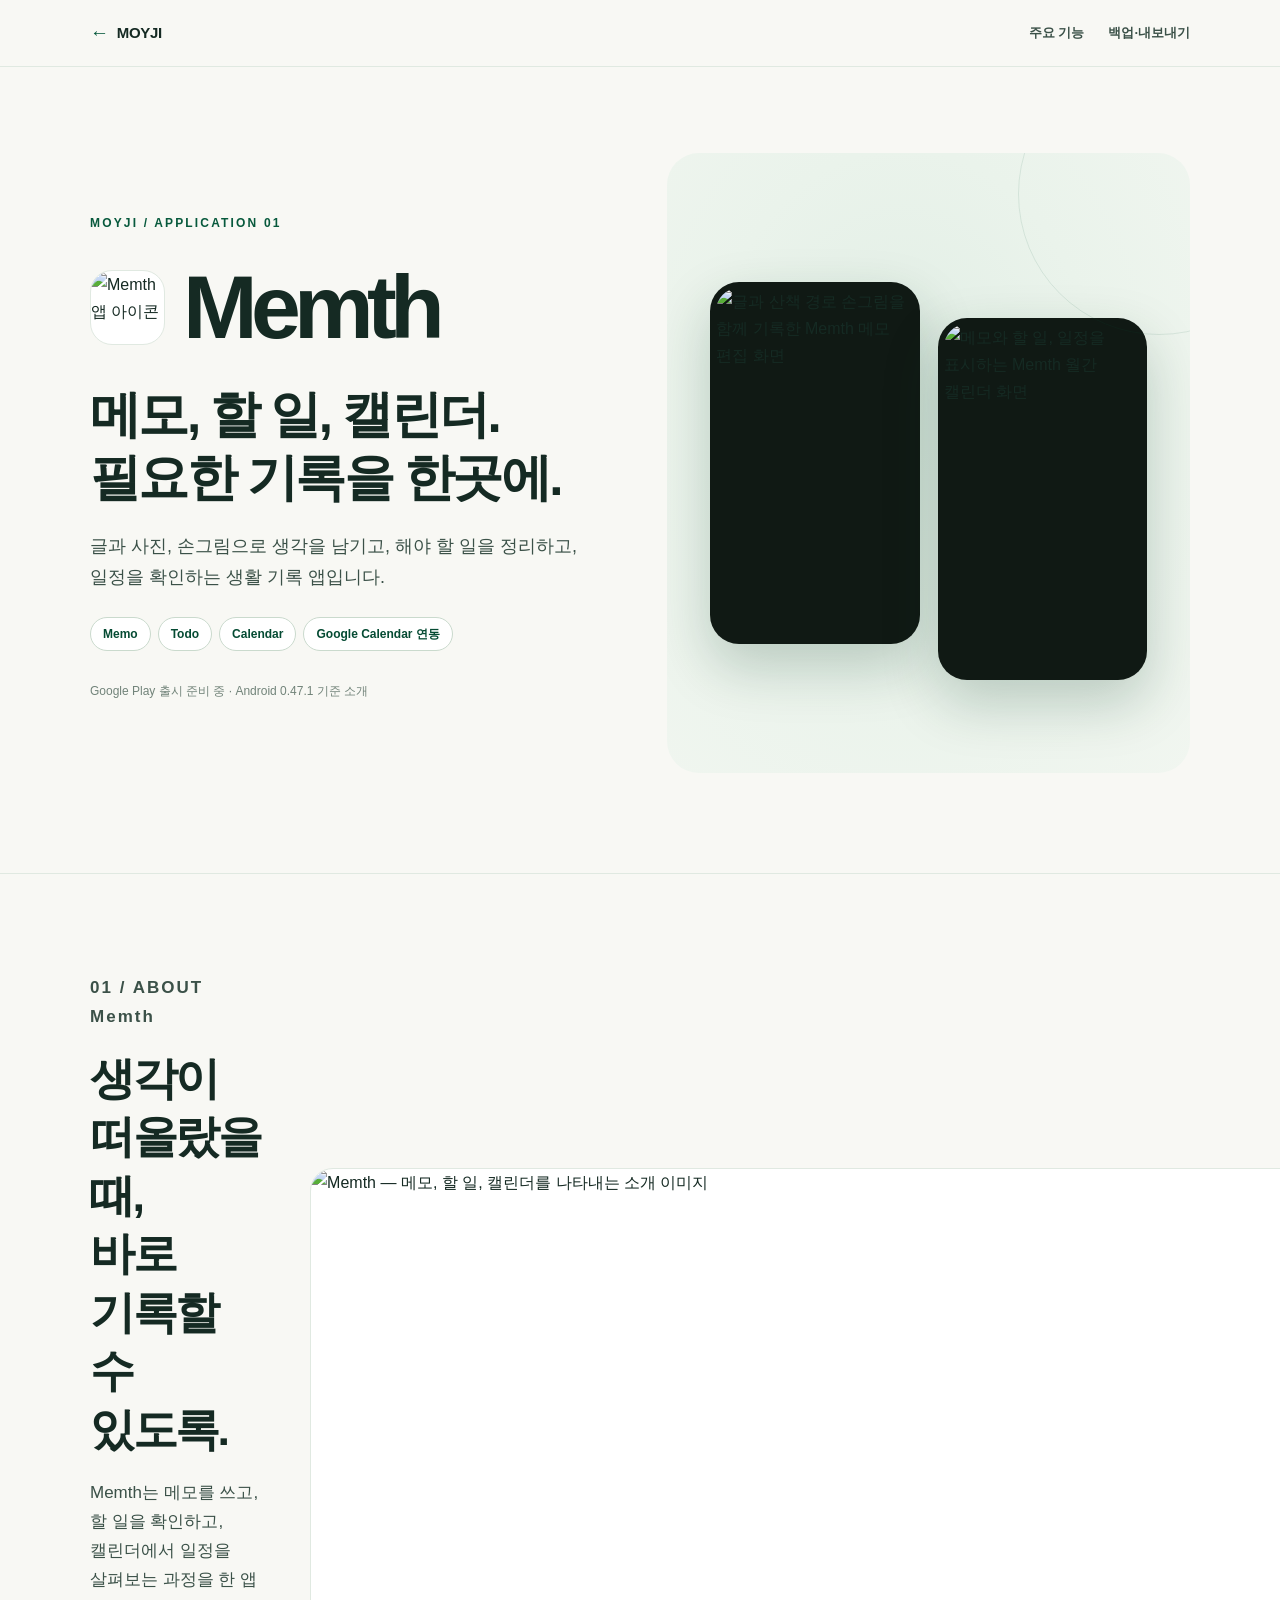
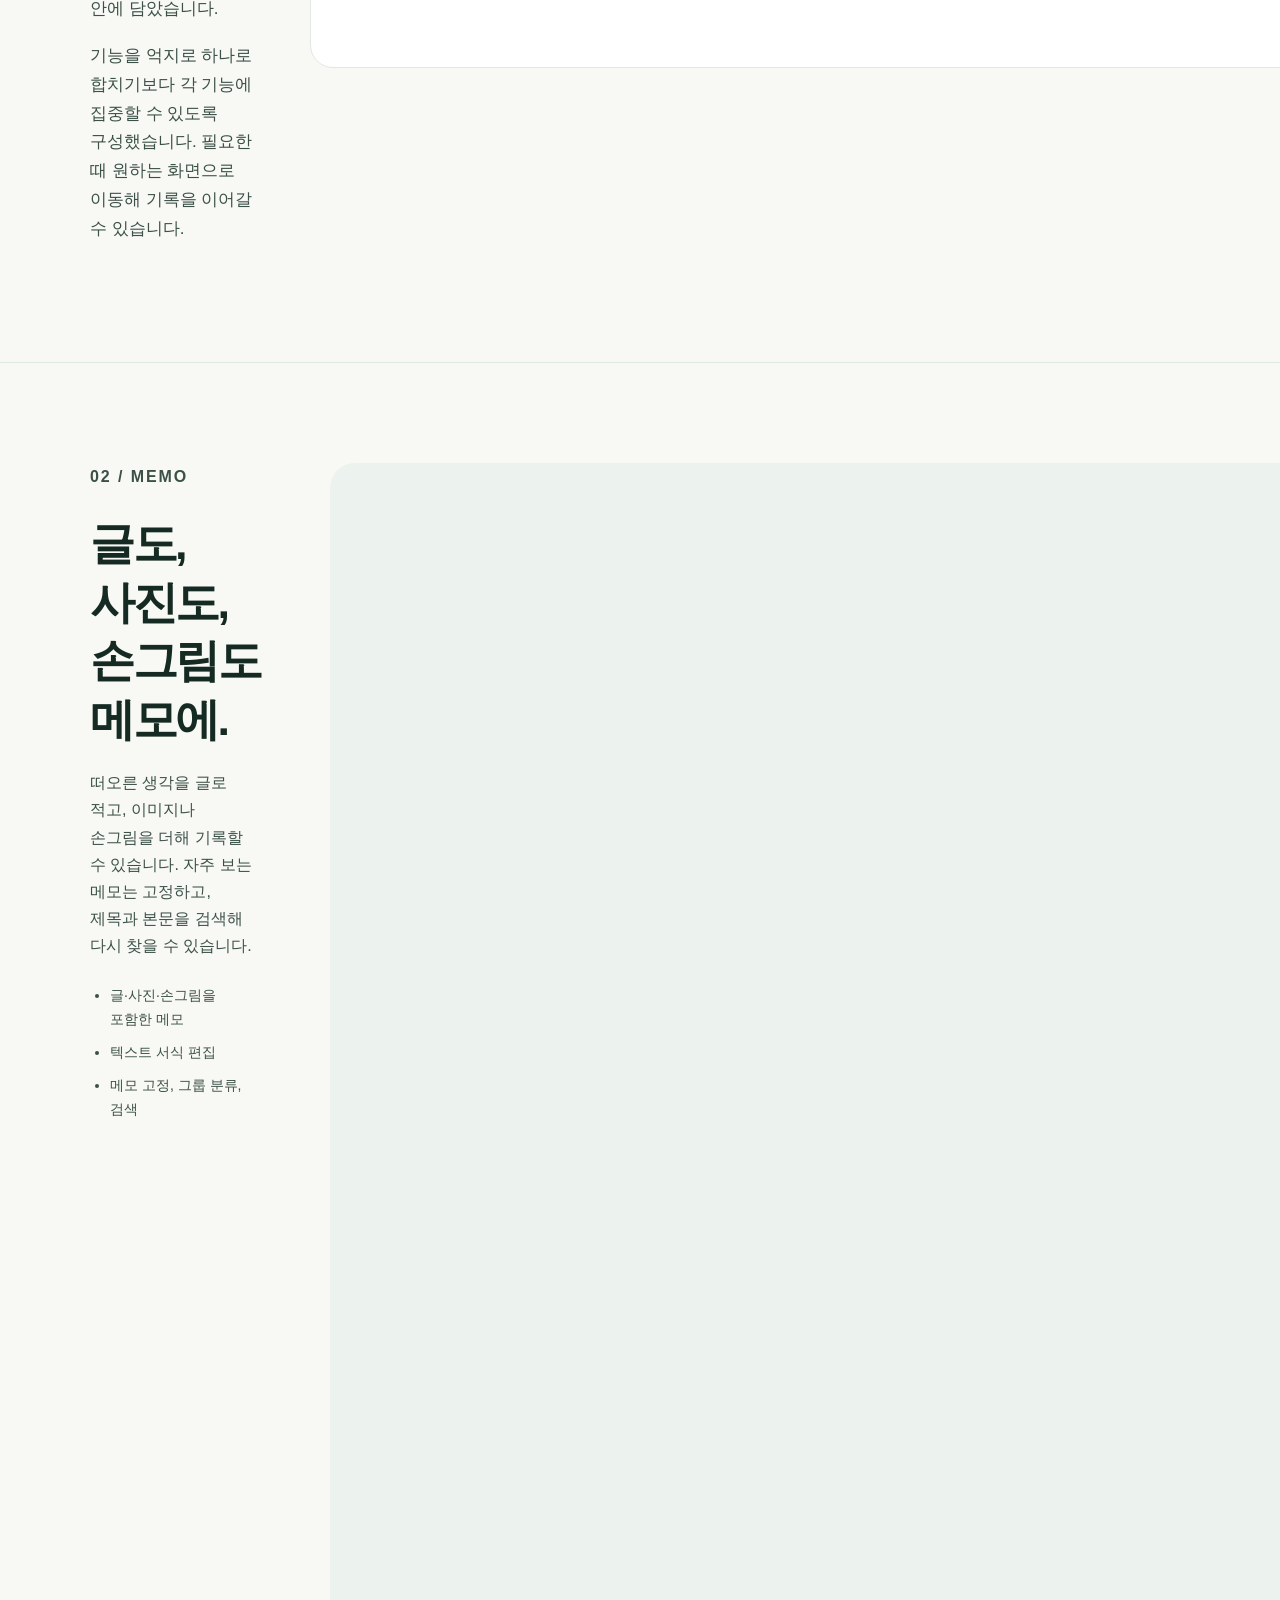
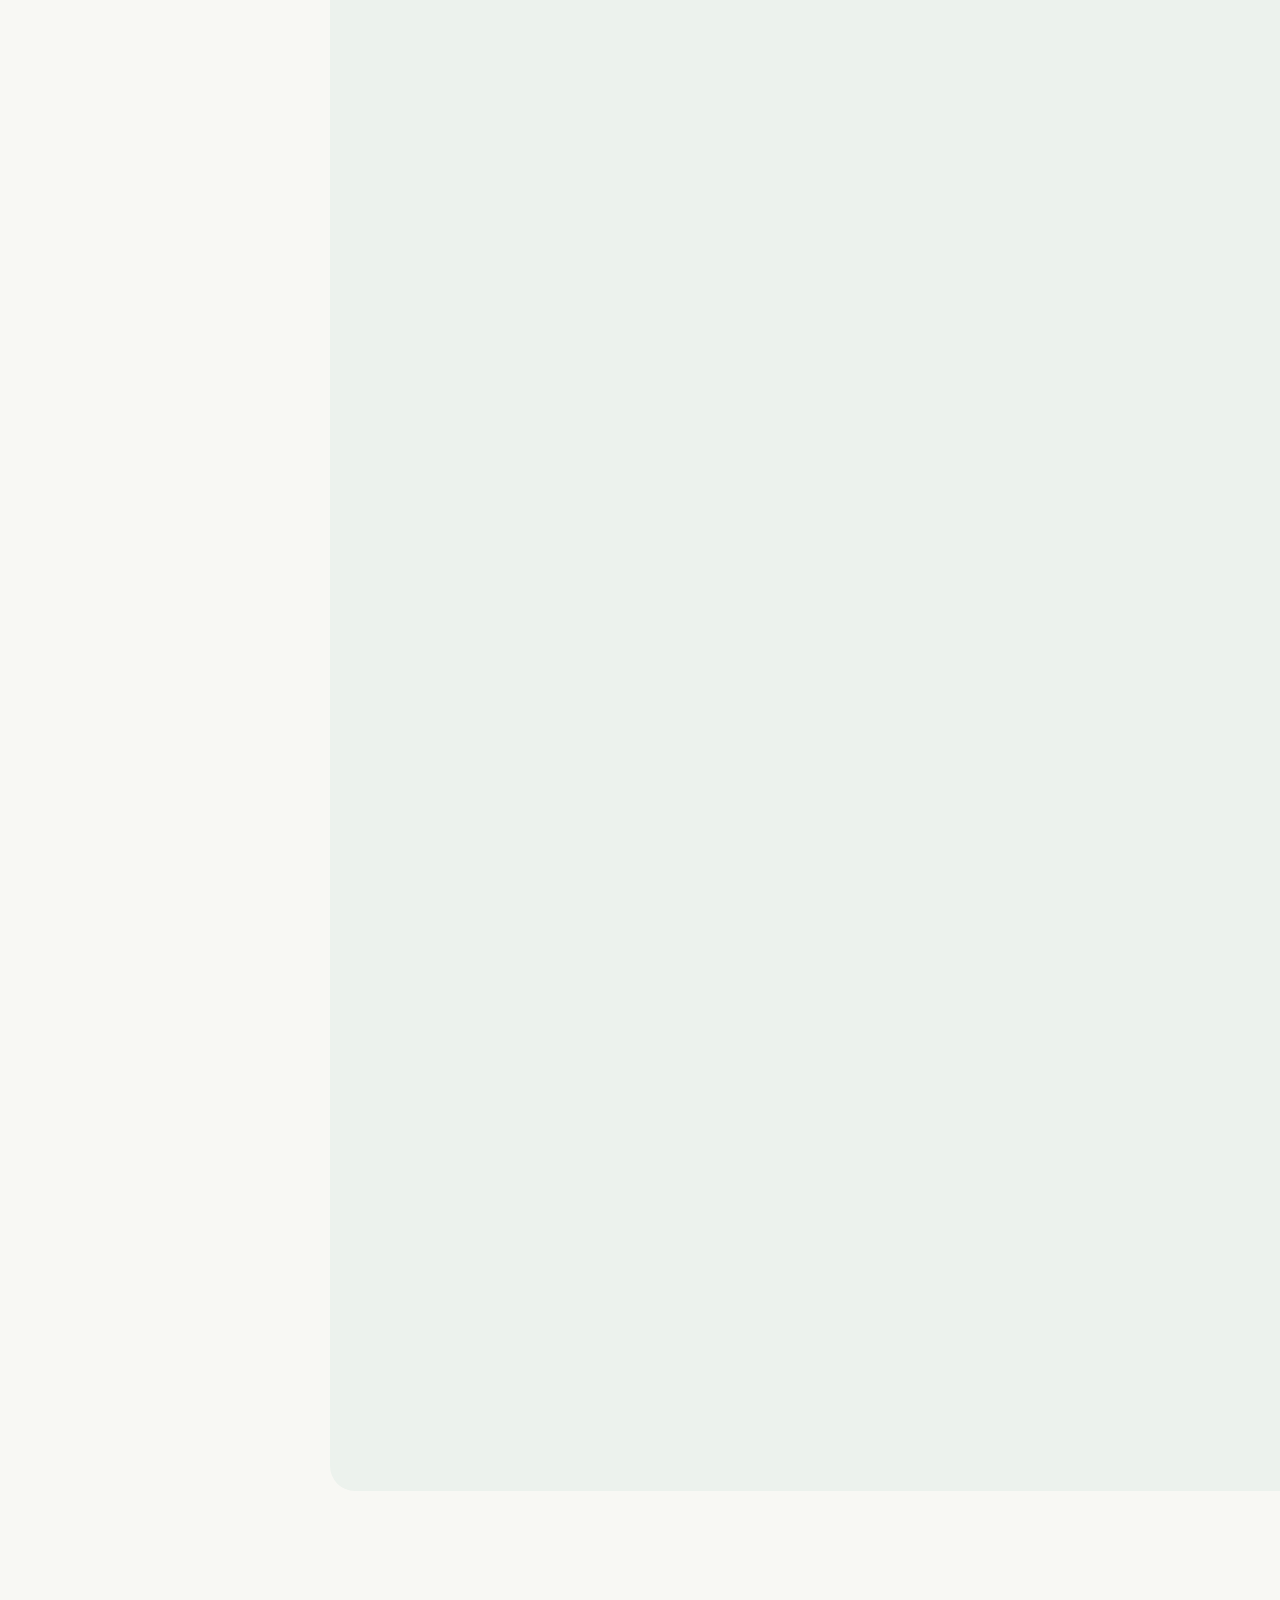
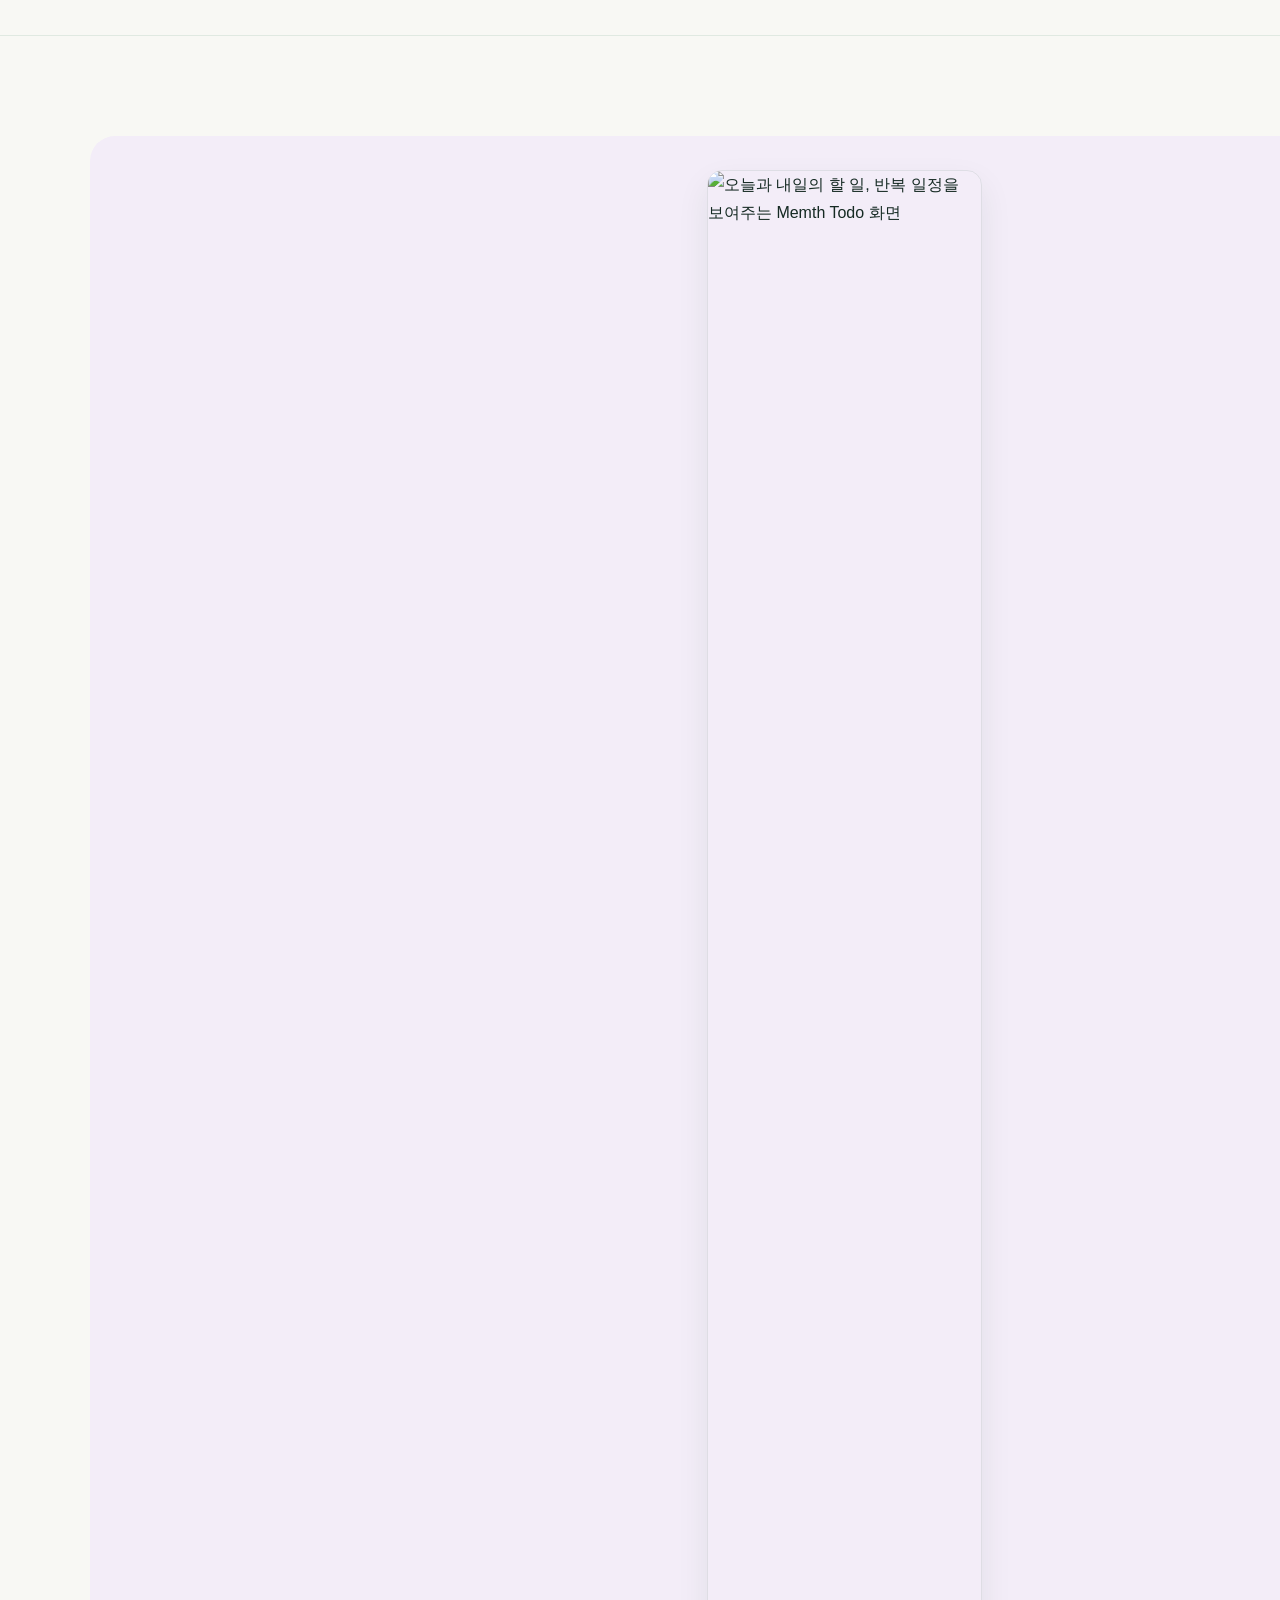
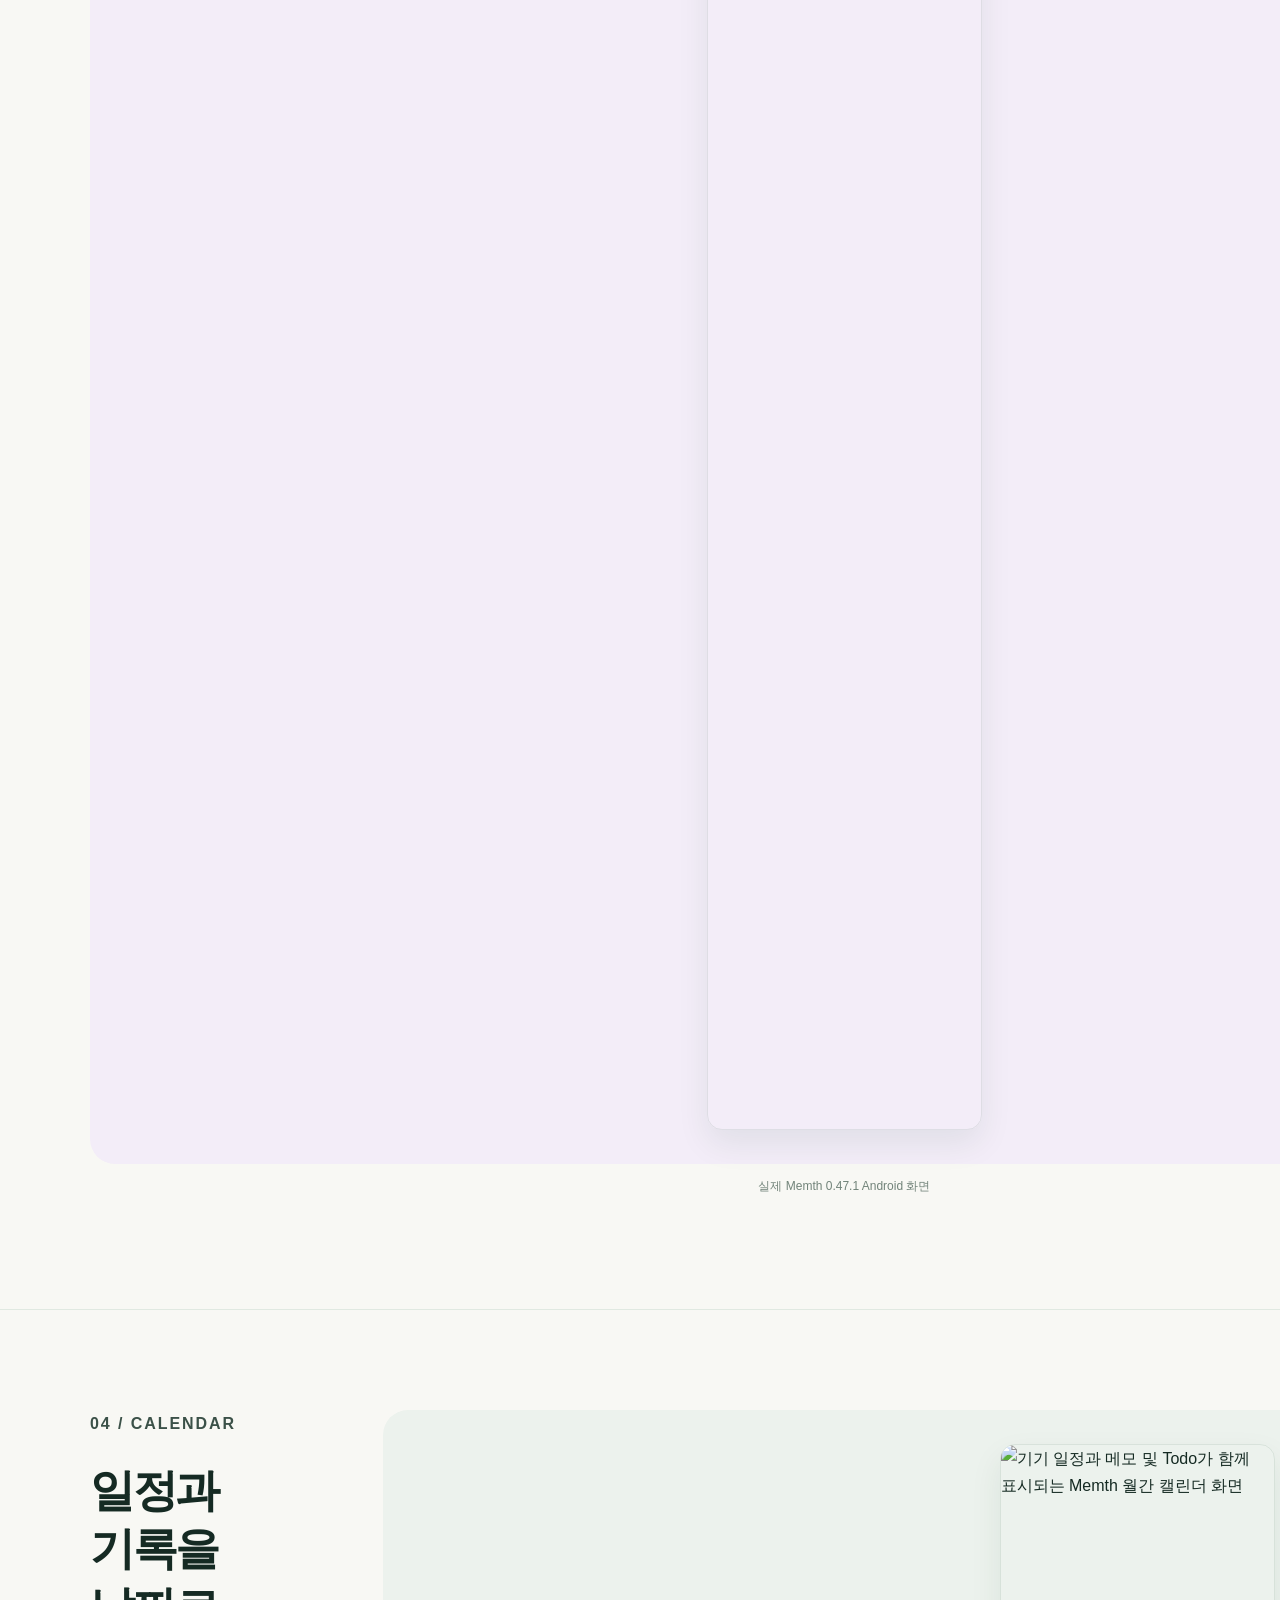
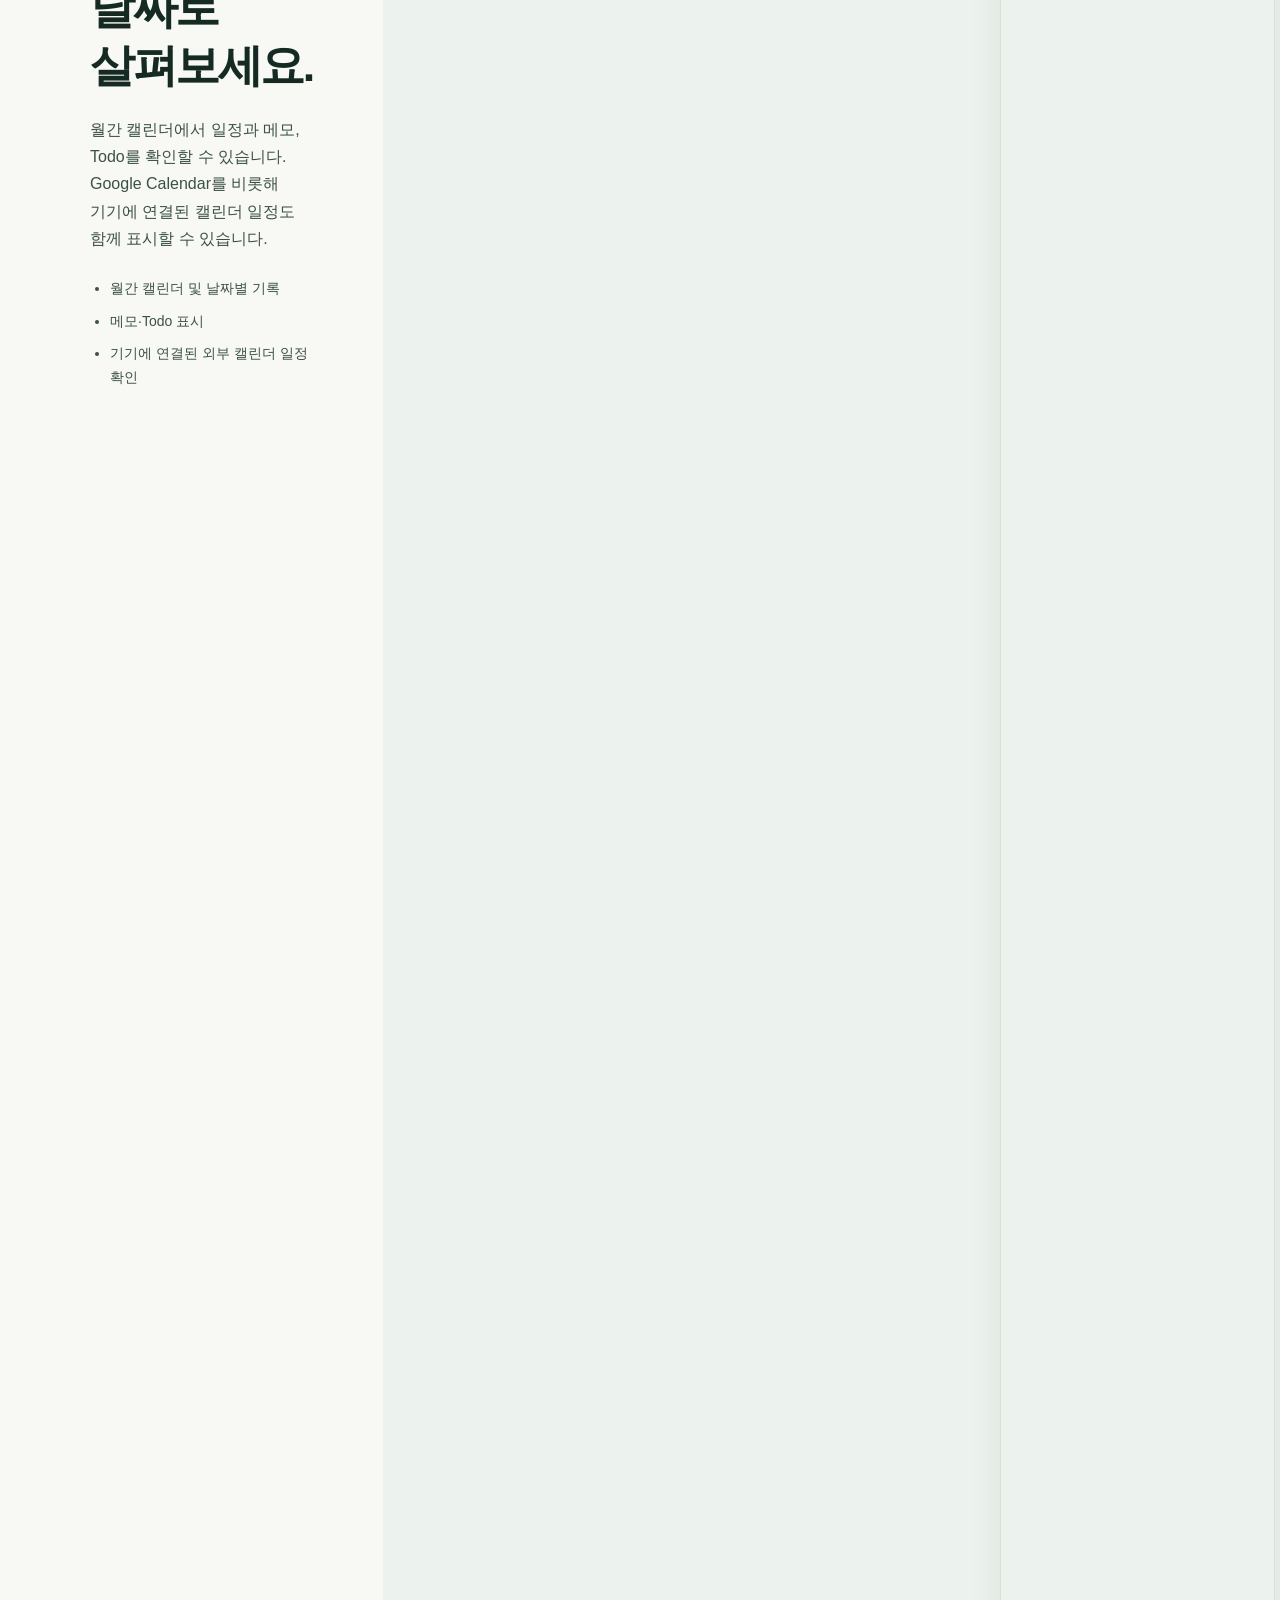
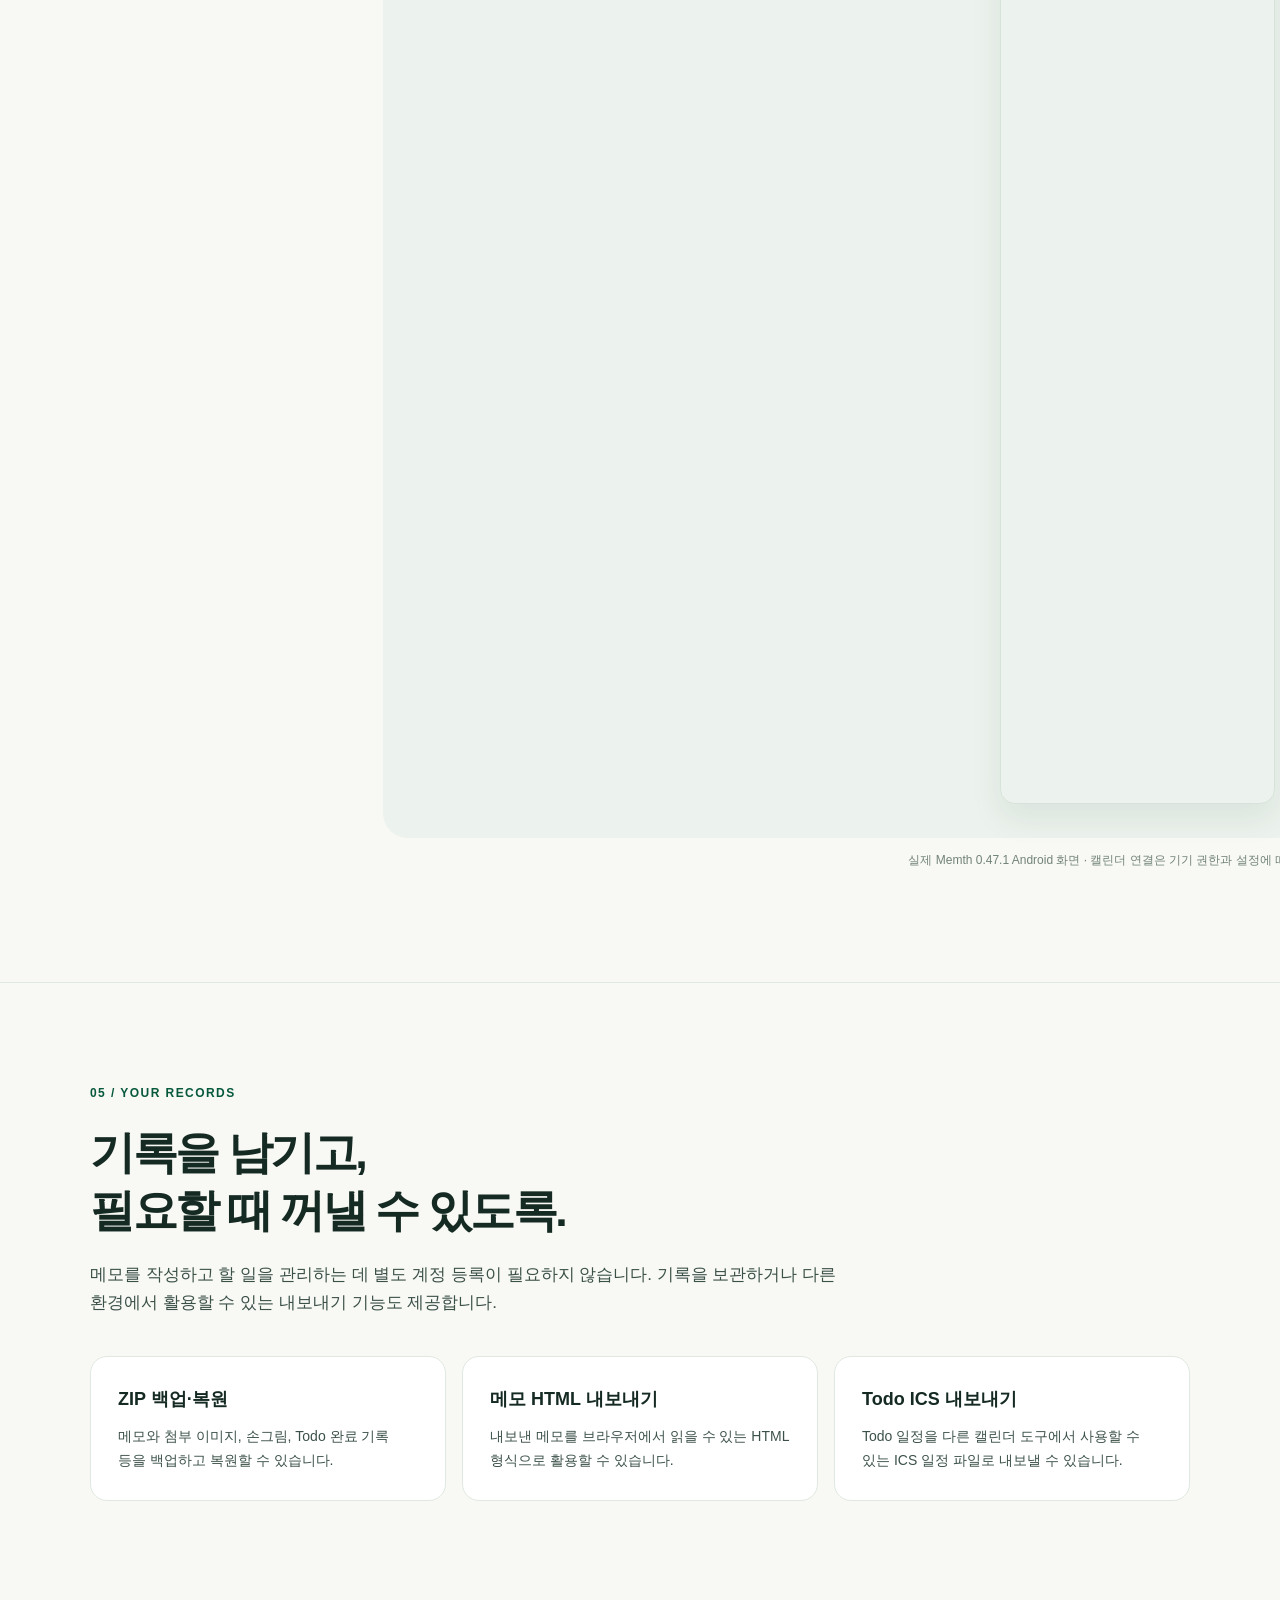
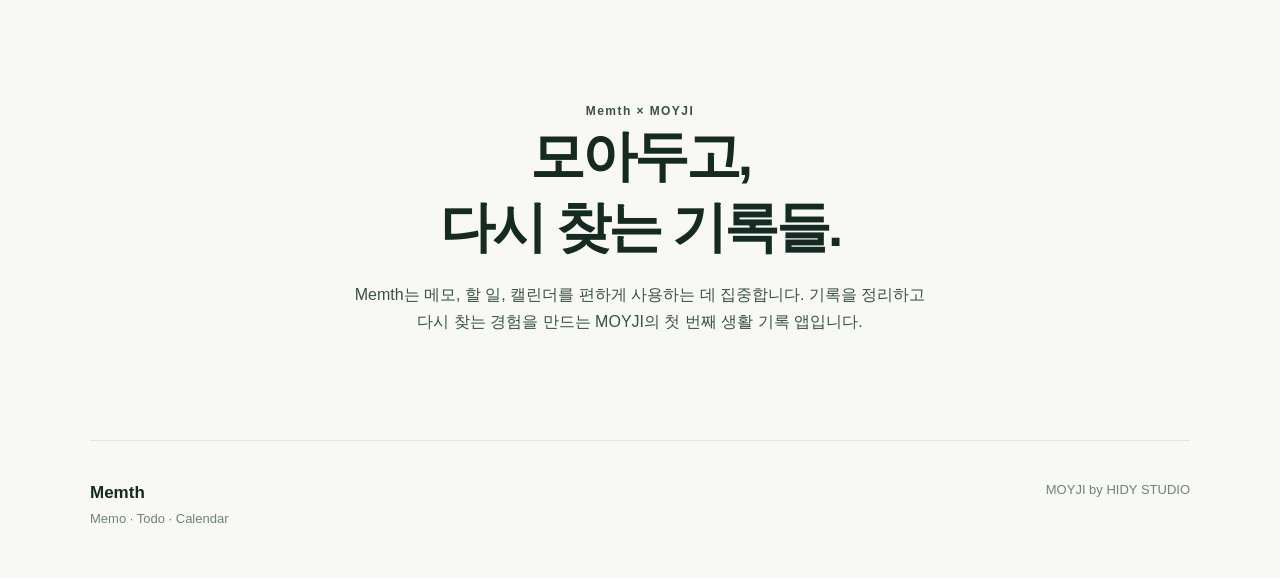
==== memth.html @ 755aae8d "Add files via upload" ====
<!DOCTYPE html>
<html lang="ko">
<head>
  <meta charset="UTF-8">
  <meta name="viewport" content="width=device-width, initial-scale=1.0">
  <meta name="description" content="Memth — 메모, 할 일, 캘린더를 한곳에서. 사진과 손그림 메모, 반복 할 일, Google Calendar 일정 확인, ZIP 백업까지.">
  <meta name="theme-color" content="#f8f8f4">
  <title>Memth — 메모 · 할 일 · 캘린더 | MOYJI</title>
  <link rel="icon" href="icon-512.png" type="image/png">
  <style>
    :root {
      --bg: #f8f8f4;
      --white: #ffffff;
      --ink: #152a23;
      --body: #3b5148;
      --muted: #718379;
      --line: #e0e9e1;
      --green: #07593c;
      --green-deep: #054b33;
      --mint: #e9f2eb;
      --lilac: #f3edf8;
    }
    * { box-sizing: border-box; }
    html { scroll-behavior: smooth; scroll-padding-top: 88px; }
    body { margin: 0; background: var(--bg); color: var(--ink); font-family: -apple-system, BlinkMacSystemFont, "Apple SD Gothic Neo", "Malgun Gothic", "Noto Sans KR", sans-serif; line-height: 1.7; word-break: keep-all; }
    a { color: inherit; }
    img { display: block; max-width: 100%; }
    .wrap { width: min(1100px, calc(100% - 48px)); margin: 0 auto; }
    .top { position: sticky; top: 0; z-index: 20; background: rgba(248,248,244,.94); backdrop-filter: blur(14px); border-bottom: 1px solid var(--line); }
    .top-inner { min-height: 66px; display: flex; justify-content: space-between; align-items: center; gap: 20px; }
    .home { display: inline-flex; align-items: center; gap: 8px; text-decoration: none; font-size: 15px; font-weight: 800; letter-spacing: -.02em; }
    .home span:first-child { color: var(--green); font-size: 19px; }
    .top-links { display: flex; flex-wrap: wrap; gap: 24px; }
    .top-links a { text-decoration: none; color: var(--body); font-size: 13px; font-weight: 600; }
    .top-links a:hover, .home:hover { color: var(--green); }
    .hero { padding: 86px 0 100px; display: grid; grid-template-columns: 1fr 1fr; align-items: center; gap: 54px; }
    .eyebrow { text-transform: uppercase; color: var(--green); font-size: 12px; font-weight: 800; letter-spacing: .18em; margin: 0 0 30px; }
    .brandline { display: flex; gap: 18px; align-items: center; margin-bottom: 30px; }
    .brandicon { width: 75px; height: 75px; border-radius: 22px; background: white; border: 1px solid var(--line); object-fit: cover; }
    .brandname { margin: 0; font-size: clamp(56px, 7vw, 90px); line-height: 1; letter-spacing: -.075em; font-weight: 800; }
    .hero h2 { margin: 0 0 22px; font-size: clamp(33px, 4vw, 52px); line-height: 1.24; letter-spacing: -.05em; font-weight: 800; }
    .hero-desc { max-width: 520px; margin: 0 0 24px; color: var(--body); font-size: 18px; }
    .pill-list { display: flex; flex-wrap: wrap; gap: 7px; }
    .pill { border: 1px solid #cadacd; background: var(--white); color: var(--green-deep); border-radius: 999px; padding: 6px 12px; font-size: 12px; font-weight: 700; }
    .hero-note { margin-top: 30px; color: var(--muted); font-size: 12px; }
    .visual { position: relative; min-height: 620px; border-radius: 32px; background: radial-gradient(ellipse at 45% 40%, #e1eee5 0, #eaf3eb 48%, #f1f6f0 100%); overflow: hidden; display: flex; justify-content: center; align-items: center; gap: 18px; padding: 44px 18px; }
    .visual::after { content: ""; position: absolute; width: 280px; height: 280px; border: 1px solid rgba(10,90,58,.10); border-radius: 50%; right: -110px; top: -100px; }
    .phone { position: relative; width: 43%; max-width: 225px; padding: 6px; background: #101914; border-radius: 29px; box-shadow: 0 23px 55px rgba(8, 61, 35, .22); overflow: hidden; }
    .phone img { border-radius: 23px; width: 100%; height: auto; }
    .phone.second { transform: translateY(36px); }
    .section { border-top: 1px solid var(--line); padding: 100px 0; }
    .section-label { margin: 0 0 20px; color: var(--green); font-size: 12px; font-weight: 800; letter-spacing: .12em; }
    .section h2 { margin: 0 0 20px; font-size: clamp(28px, 4vw, 45px); letter-spacing: -.055em; line-height: 1.3; }
    .lead { margin: 0 0 38px; max-width: 780px; color: var(--body); font-size: 17px; }
    .intro { display: grid; grid-template-columns: 1fr 1fr; gap: 50px; align-items: center; }
    .intro p { color: var(--body); font-size: 17px; margin: 0 0 18px; }
    .intro img { border: 1px solid var(--line); background: white; border-radius: 23px; width: 100%; }
    .feature { display: grid; grid-template-columns: .8fr 1.2fr; gap: 70px; align-items: start; }
    .feature.reverse { grid-template-columns: 1.2fr .8fr; }
    .feature.reverse .feature-copy { order: 2; }
    .feature.reverse .screen-area { order: 1; }
    .feature-copy { position: sticky; top: 115px; }
    .feature-copy p { color: var(--body); font-size: 16px; max-width: 365px; margin: 0 0 25px; }
    .feature-list { padding-left: 20px; color: var(--body); font-size: 14px; }
    .feature-list li { margin: 9px 0; }
    .screen-area { background: #ecf2ed; border-radius: 25px; padding: 34px; display: flex; justify-content: center; align-items: flex-start; gap: 20px; }
    .screen-area.lilac { background: var(--lilac); }
    .screen-area img { width: min(100%, 275px); border-radius: 15px; border: 1px solid rgba(18,64,40,.09); box-shadow: 0 14px 32px rgba(14,65,35,.08); }
    .screen-area.pair img { width: min(46%, 240px); }
    .screen-caption { margin-top: 12px; text-align: center; color: var(--muted); font-size: 12px; }
    .small-features { display: grid; grid-template-columns: repeat(3, minmax(0,1fr)); gap: 16px; margin-top: 32px; }
    .small-card { background: var(--white); border: 1px solid var(--line); padding: 27px; border-radius: 17px; }
    .small-card strong { display: block; font-size: 18px; margin-bottom: 10px; }
    .small-card p { margin: 0; color: var(--body); font-size: 14px; }
    .ending { text-align: center; padding: 100px 0 105px; }
    .ending h2 { font-size: clamp(34px,5vw,55px); line-height: 1.3; letter-spacing: -.055em; margin: 0 0 17px; }
    .ending p { max-width: 580px; margin: 0 auto; color: var(--body); }
    footer { border-top: 1px solid var(--line); padding: 38px 0 48px; display: flex; justify-content: space-between; gap: 20px; color: var(--muted); font-size: 13px; }
    footer strong { color: var(--ink); font-size: 17px; }
    @media (max-width: 850px) {
      .hero { grid-template-columns: 1fr; padding: 65px 0 85px; }
      .visual { min-height: 500px; max-width: 640px; width: 100%; margin: auto; }
      .intro, .feature, .feature.reverse { grid-template-columns: 1fr; gap: 30px; }
      .feature.reverse .feature-copy, .feature.reverse .screen-area { order: initial; }
      .feature-copy { position: static; }
      .intro img { max-width: 640px; }
      .small-features { grid-template-columns: 1fr 1fr; }
    }
    @media (max-width: 560px) {
      .wrap { width: min(100% - 32px, 1100px); }
      .top-inner { min-height: 62px; }
      .top-links { gap: 15px; }
      .top-links a { font-size: 12px; }
      .hero { gap: 40px; }
      .brandline { gap: 12px; }
      .brandicon { width: 60px; height: 60px; border-radius: 18px; }
      .hero-desc { font-size: 16px; }
      .visual { min-height: 400px; border-radius: 23px; padding: 26px 14px; gap: 11px; }
      .phone { padding: 4px; border-radius: 20px; }
      .phone img { border-radius: 16px; }
      .section { padding: 74px 0; }
      .screen-area { padding: 20px 13px; gap: 10px; border-radius: 20px; }
      .screen-area img { max-width: 240px; }
      .small-features { grid-template-columns: 1fr; }
      footer { flex-direction: column; gap: 10px; }
    }
    @media (prefers-reduced-motion: reduce) { html { scroll-behavior: auto; } }
  </style>
</head>
<body>
  <nav class="top" aria-label="상단 메뉴">
    <div class="wrap top-inner">
      <a class="home" href="index.html"><span aria-hidden="true">←</span><span>MOYJI</span></a>
      <div class="top-links"><a href="#features">주요 기능</a><a href="#backup">백업·내보내기</a></div>
    </div>
  </nav>

  <main>
    <header class="wrap hero">
      <div>
        <p class="eyebrow">MOYJI / APPLICATION 01</p>
        <div class="brandline"><img class="brandicon" src="icon-512.png" width="75" height="75" alt="Memth 앱 아이콘"><h1 class="brandname">Memth</h1></div>
        <h2>메모, 할 일, 캘린더.<br>필요한 기록을 한곳에.</h2>
        <p class="hero-desc">글과 사진, 손그림으로 생각을 남기고, 해야 할 일을 정리하고, 일정을 확인하는 생활 기록 앱입니다.</p>
        <div class="pill-list"><span class="pill">Memo</span><span class="pill">Todo</span><span class="pill">Calendar</span><span class="pill">Google Calendar 연동</span></div>
        <p class="hero-note">Google Play 출시 준비 중 · Android 0.47.1 기준 소개</p>
      </div>
      <div class="visual" aria-label="Memth 실제 앱 화면 미리보기">
        <div class="phone"><img src="01-memo-editor.png" width="1440" height="2560" alt="글과 산책 경로 손그림을 함께 기록한 Memth 메모 편집 화면"></div>
        <div class="phone second"><img src="04-calendar.png" width="1440" height="2560" alt="메모와 할 일, 일정을 표시하는 Memth 월간 캘린더 화면"></div>
      </div>
    </header>

    <section class="section" aria-labelledby="about-title">
      <div class="wrap intro">
        <div>
          <p class="section-label">01 / ABOUT Memth</p>
          <h2 id="about-title">생각이 떠올랐을 때,<br>바로 기록할 수 있도록.</h2>
          <p>Memth는 메모를 쓰고, 할 일을 확인하고, 캘린더에서 일정을 살펴보는 과정을 한 앱 안에 담았습니다.</p>
          <p>기능을 억지로 하나로 합치기보다 각 기능에 집중할 수 있도록 구성했습니다. 필요한 때 원하는 화면으로 이동해 기록을 이어갈 수 있습니다.</p>
        </div>
        <img src="feature-graphic-1024x500.png" width="1024" height="500" alt="Memth — 메모, 할 일, 캘린더를 나타내는 소개 이미지">
      </div>
    </section>

    <section id="features" class="section" aria-labelledby="features-title">
      <div class="wrap feature">
        <div class="feature-copy">
          <p class="section-label">02 / MEMO</p>
          <h2 id="features-title">글도, 사진도,<br>손그림도 메모에.</h2>
          <p>떠오른 생각을 글로 적고, 이미지나 손그림을 더해 기록할 수 있습니다. 자주 보는 메모는 고정하고, 제목과 본문을 검색해 다시 찾을 수 있습니다.</p>
          <ul class="feature-list"><li>글·사진·손그림을 포함한 메모</li><li>텍스트 서식 편집</li><li>메모 고정, 그룹 분류, 검색</li></ul>
        </div>
        <div>
          <div class="screen-area pair"><img src="01-memo-editor.png" width="1440" height="2560" loading="lazy" alt="텍스트와 손그림을 입력한 메모 편집 화면"><img src="02-memo-list.png" width="1440" height="2560" loading="lazy" alt="고정한 메모와 여러 기록이 표시되는 메모 목록 화면"></div>
          <p class="screen-caption">실제 Memth 0.47.1 Android 화면</p>
        </div>
      </div>
    </section>

    <section class="section" aria-labelledby="todo-title">
      <div class="wrap feature reverse">
        <div class="feature-copy">
          <p class="section-label">03 / TODO</p>
          <h2 id="todo-title">오늘 할 일부터<br>반복하는 일까지.</h2>
          <p>오늘과 내일의 할 일을 구분해 확인하고, 완료 여부를 체크할 수 있습니다. 반복 주기와 알림을 설정해 정기적으로 해야 하는 일도 관리합니다.</p>
          <ul class="feature-list"><li>할 일 작성·완료 체크</li><li>오늘·내일 일정 구분</li><li>반복 주기와 알림 설정</li></ul>
        </div>
        <div>
          <div class="screen-area lilac"><img src="03-todo.png" width="1440" height="2560" loading="lazy" alt="오늘과 내일의 할 일, 반복 일정을 보여주는 Memth Todo 화면"></div>
          <p class="screen-caption">실제 Memth 0.47.1 Android 화면</p>
        </div>
      </div>
    </section>

    <section class="section" aria-labelledby="calendar-title">
      <div class="wrap feature">
        <div class="feature-copy">
          <p class="section-label">04 / CALENDAR</p>
          <h2 id="calendar-title">일정과 기록을<br>날짜로 살펴보세요.</h2>
          <p>월간 캘린더에서 일정과 메모, Todo를 확인할 수 있습니다. Google Calendar를 비롯해 기기에 연결된 캘린더 일정도 함께 표시할 수 있습니다.</p>
          <ul class="feature-list"><li>월간 캘린더 및 날짜별 기록</li><li>메모·Todo 표시</li><li>기기에 연결된 외부 캘린더 일정 확인</li></ul>
        </div>
        <div>
          <div class="screen-area"><img src="04-calendar.png" width="1440" height="2560" loading="lazy" alt="기기 일정과 메모 및 Todo가 함께 표시되는 Memth 월간 캘린더 화면"></div>
          <p class="screen-caption">실제 Memth 0.47.1 Android 화면 · 캘린더 연결은 기기 권한과 설정에 따라 달라집니다.</p>
        </div>
      </div>
    </section>

    <section id="backup" class="section" aria-labelledby="backup-title">
      <div class="wrap">
        <p class="section-label">05 / YOUR RECORDS</p>
        <h2 id="backup-title">기록을 남기고,<br>필요할 때 꺼낼 수 있도록.</h2>
        <p class="lead">메모를 작성하고 할 일을 관리하는 데 별도 계정 등록이 필요하지 않습니다. 기록을 보관하거나 다른 환경에서 활용할 수 있는 내보내기 기능도 제공합니다.</p>
        <div class="small-features">
          <article class="small-card"><strong>ZIP 백업·복원</strong><p>메모와 첨부 이미지, 손그림, Todo 완료 기록 등을 백업하고 복원할 수 있습니다.</p></article>
          <article class="small-card"><strong>메모 HTML 내보내기</strong><p>내보낸 메모를 브라우저에서 읽을 수 있는 HTML 형식으로 활용할 수 있습니다.</p></article>
          <article class="small-card"><strong>Todo ICS 내보내기</strong><p>Todo 일정을 다른 캘린더 도구에서 사용할 수 있는 ICS 일정 파일로 내보낼 수 있습니다.</p></article>
        </div>
      </div>
    </section>

    <section class="wrap ending">
      <p class="section-label">Memth × MOYJI</p>
      <h2>모아두고,<br>다시 찾는 기록들.</h2>
      <p>Memth는 메모, 할 일, 캘린더를 편하게 사용하는 데 집중합니다. 기록을 정리하고 다시 찾는 경험을 만드는 MOYJI의 첫 번째 생활 기록 앱입니다.</p>
    </section>
  </main>
  <footer class="wrap"><div><strong>Memth</strong><div>Memo · Todo · Calendar</div></div><div>MOYJI by HIDY STUDIO</div></footer>
</body>
</html>
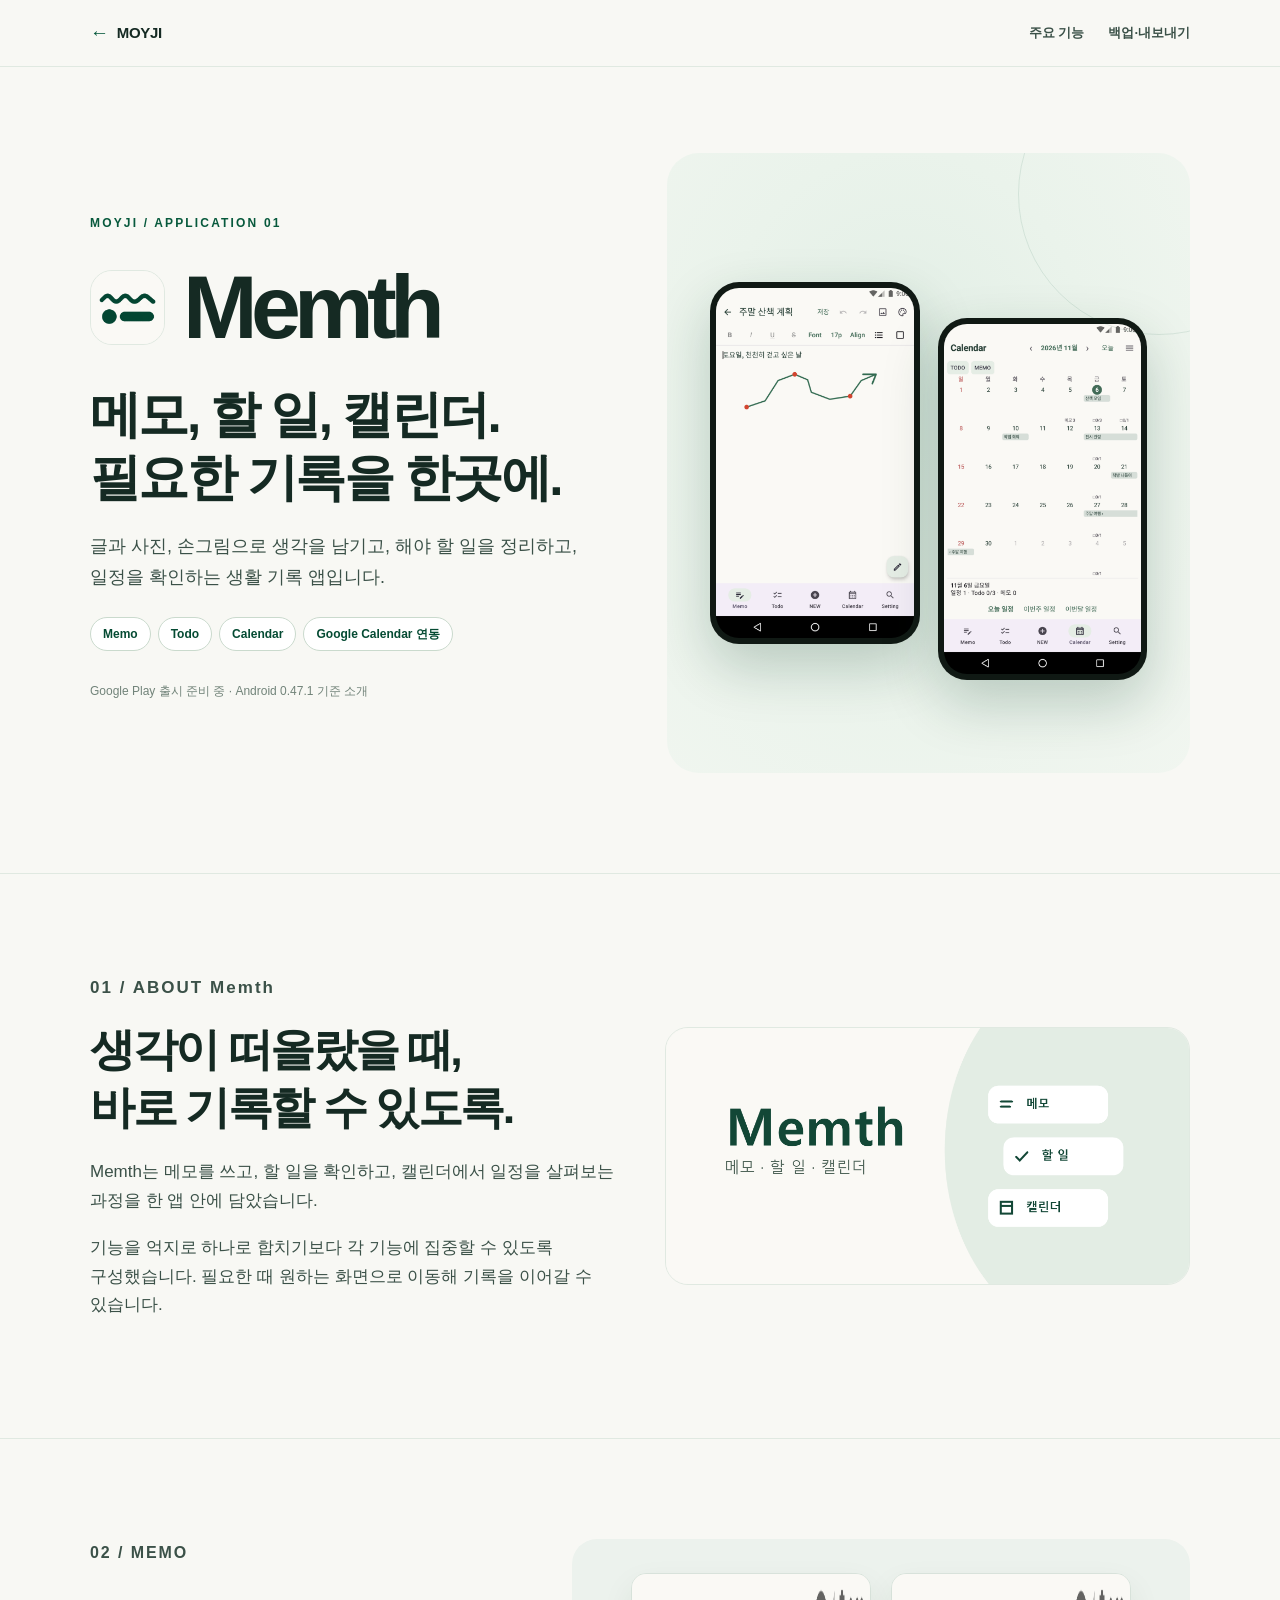
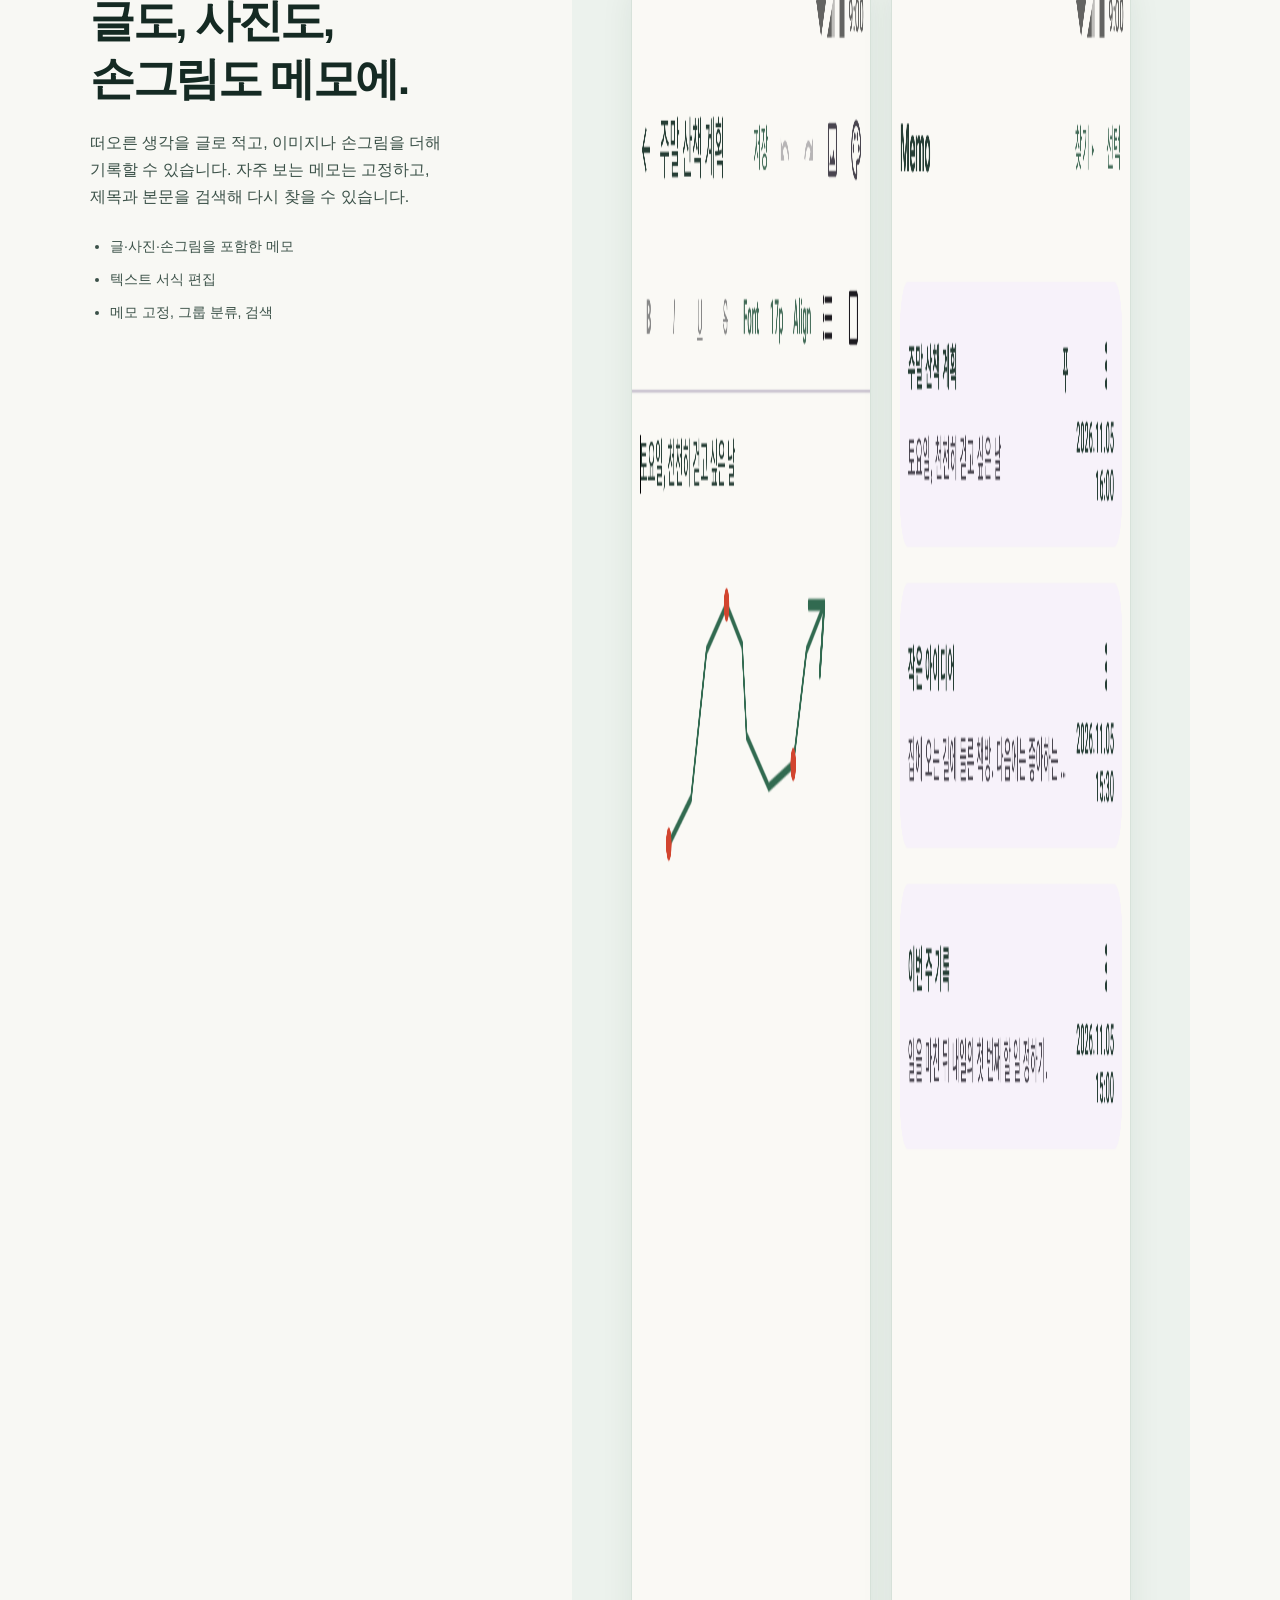
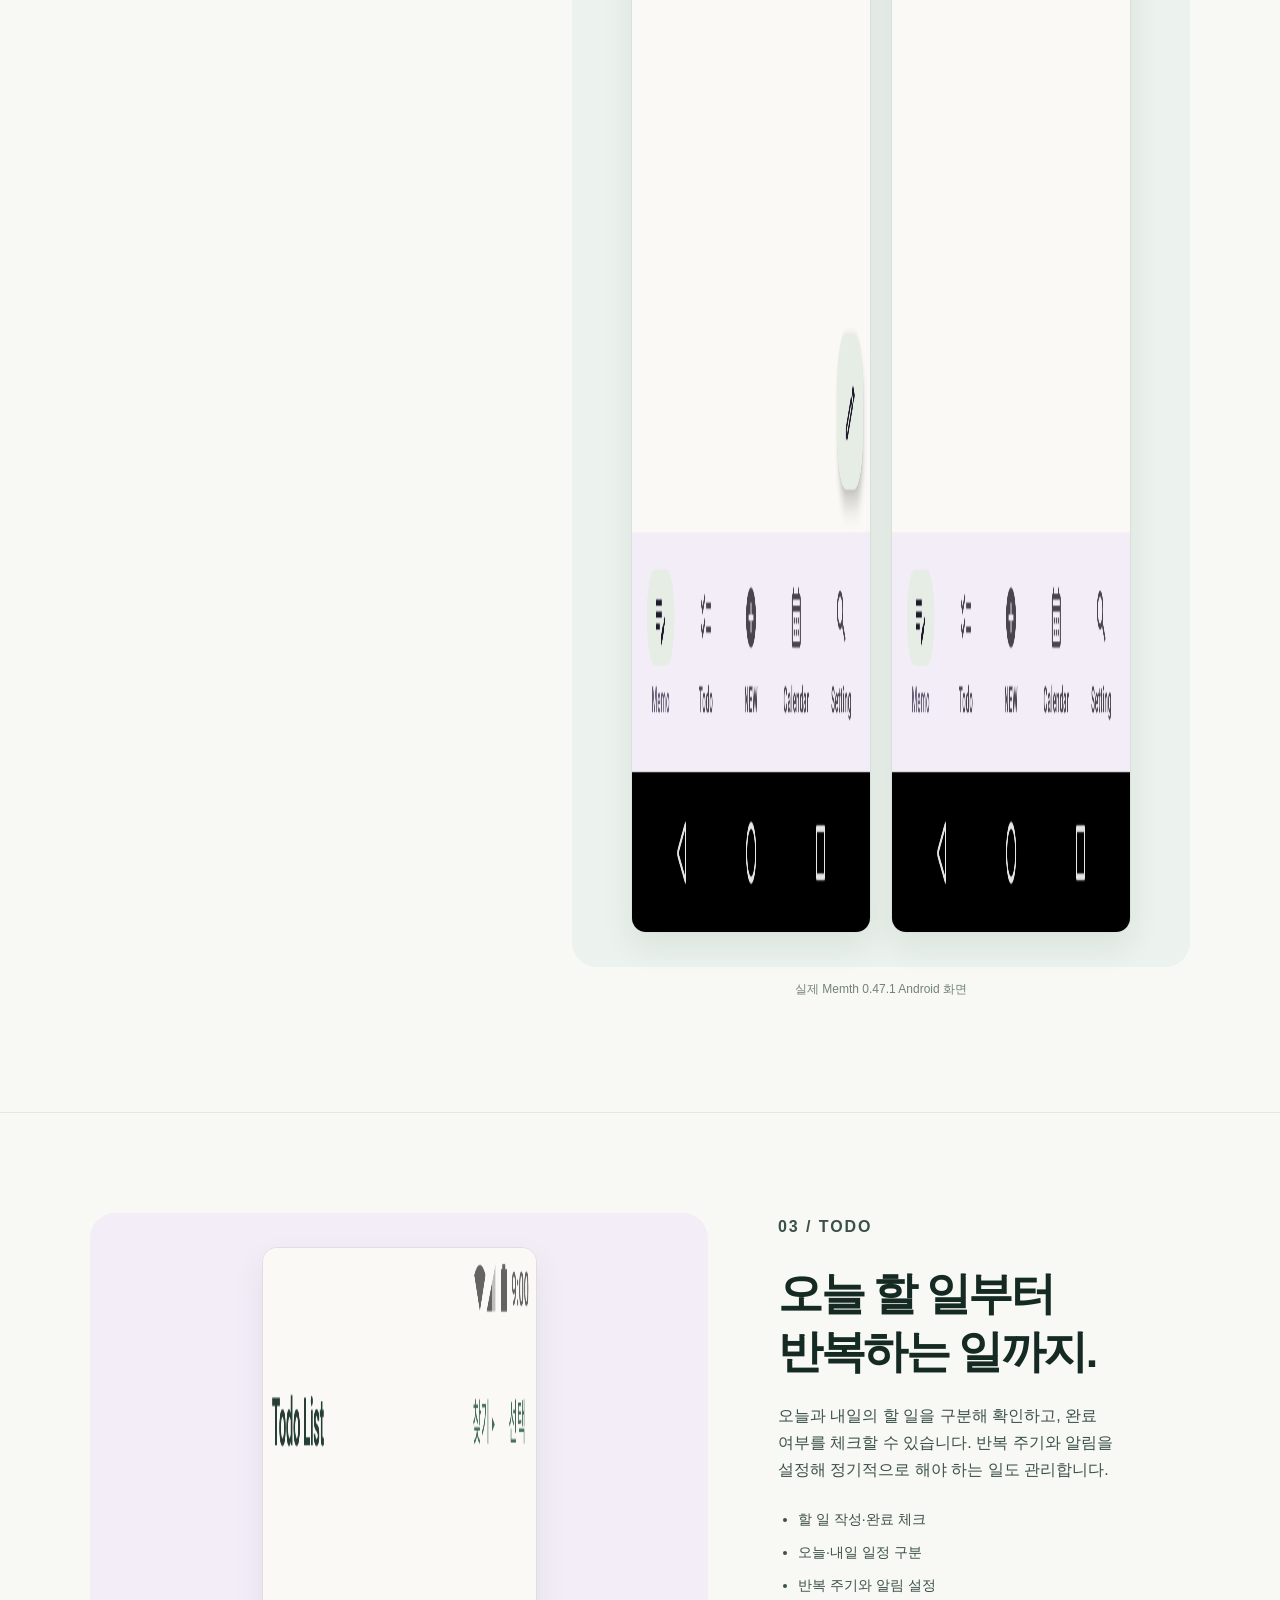
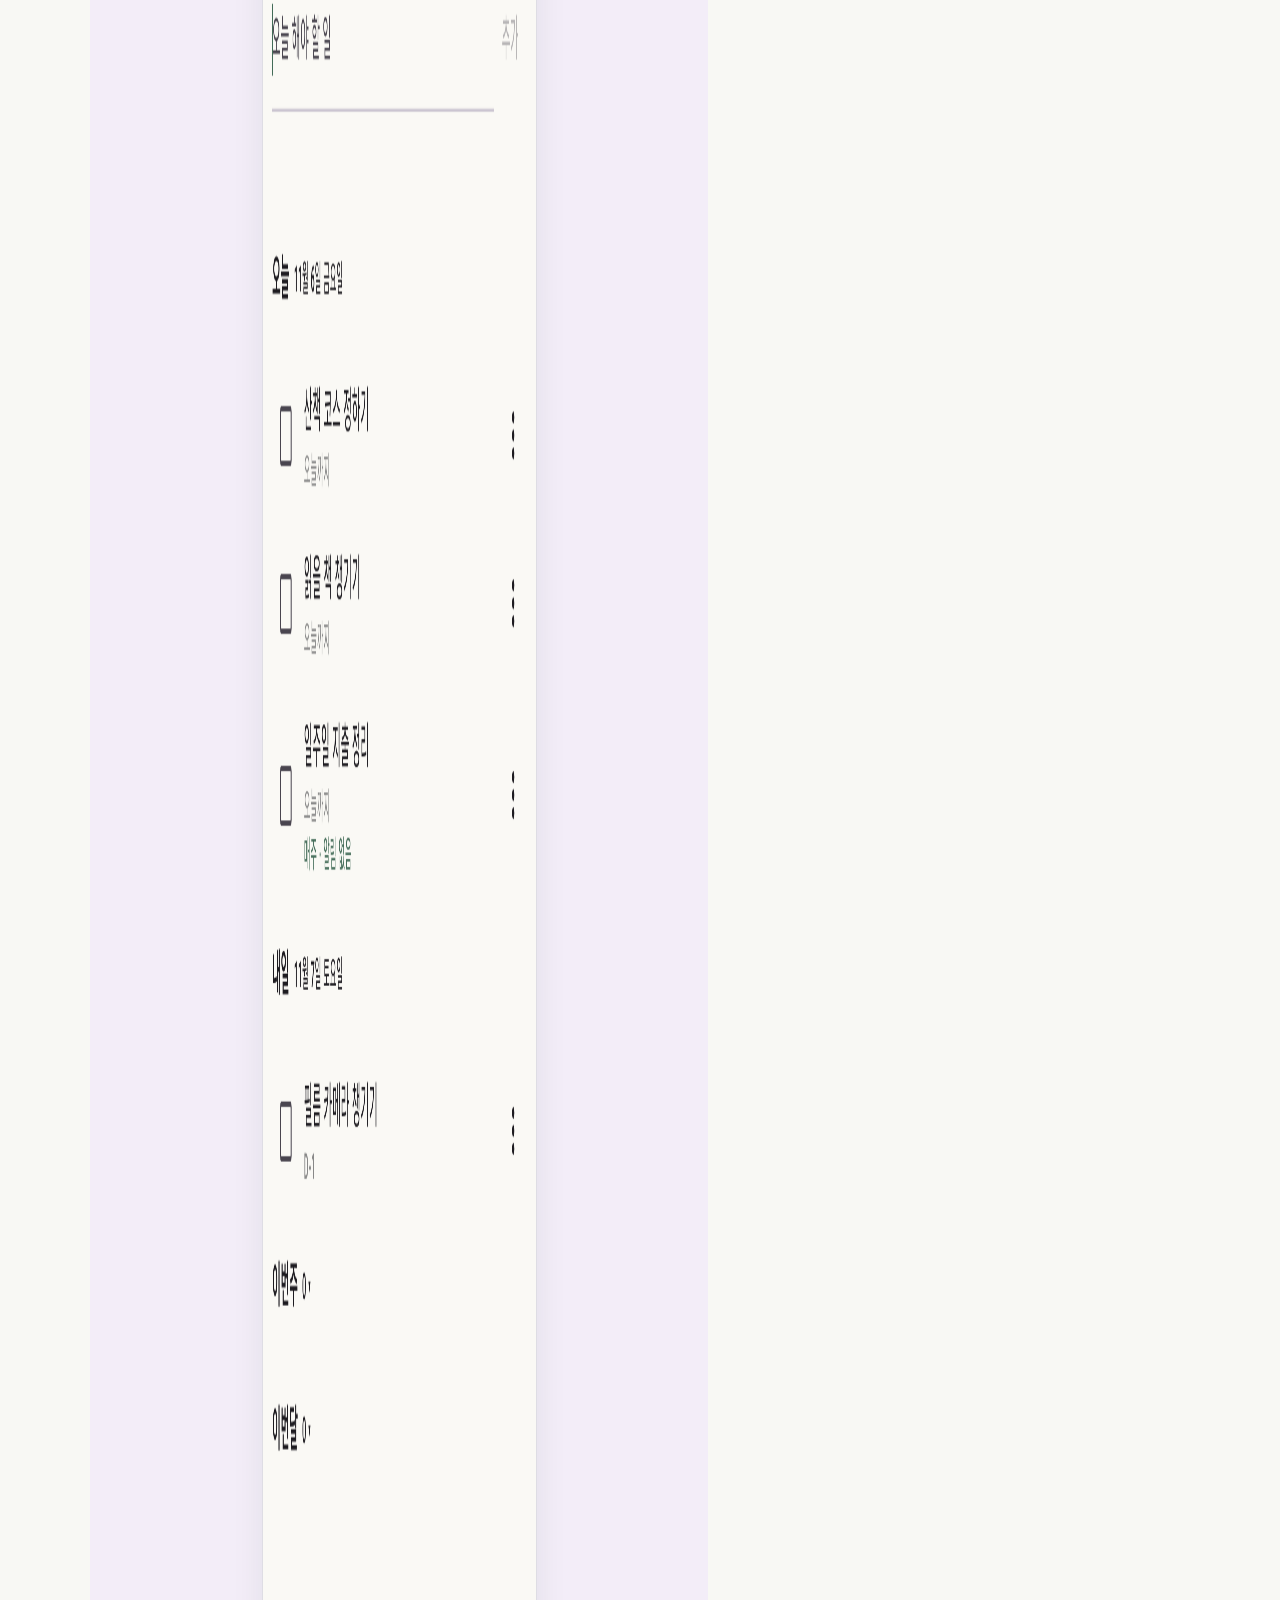
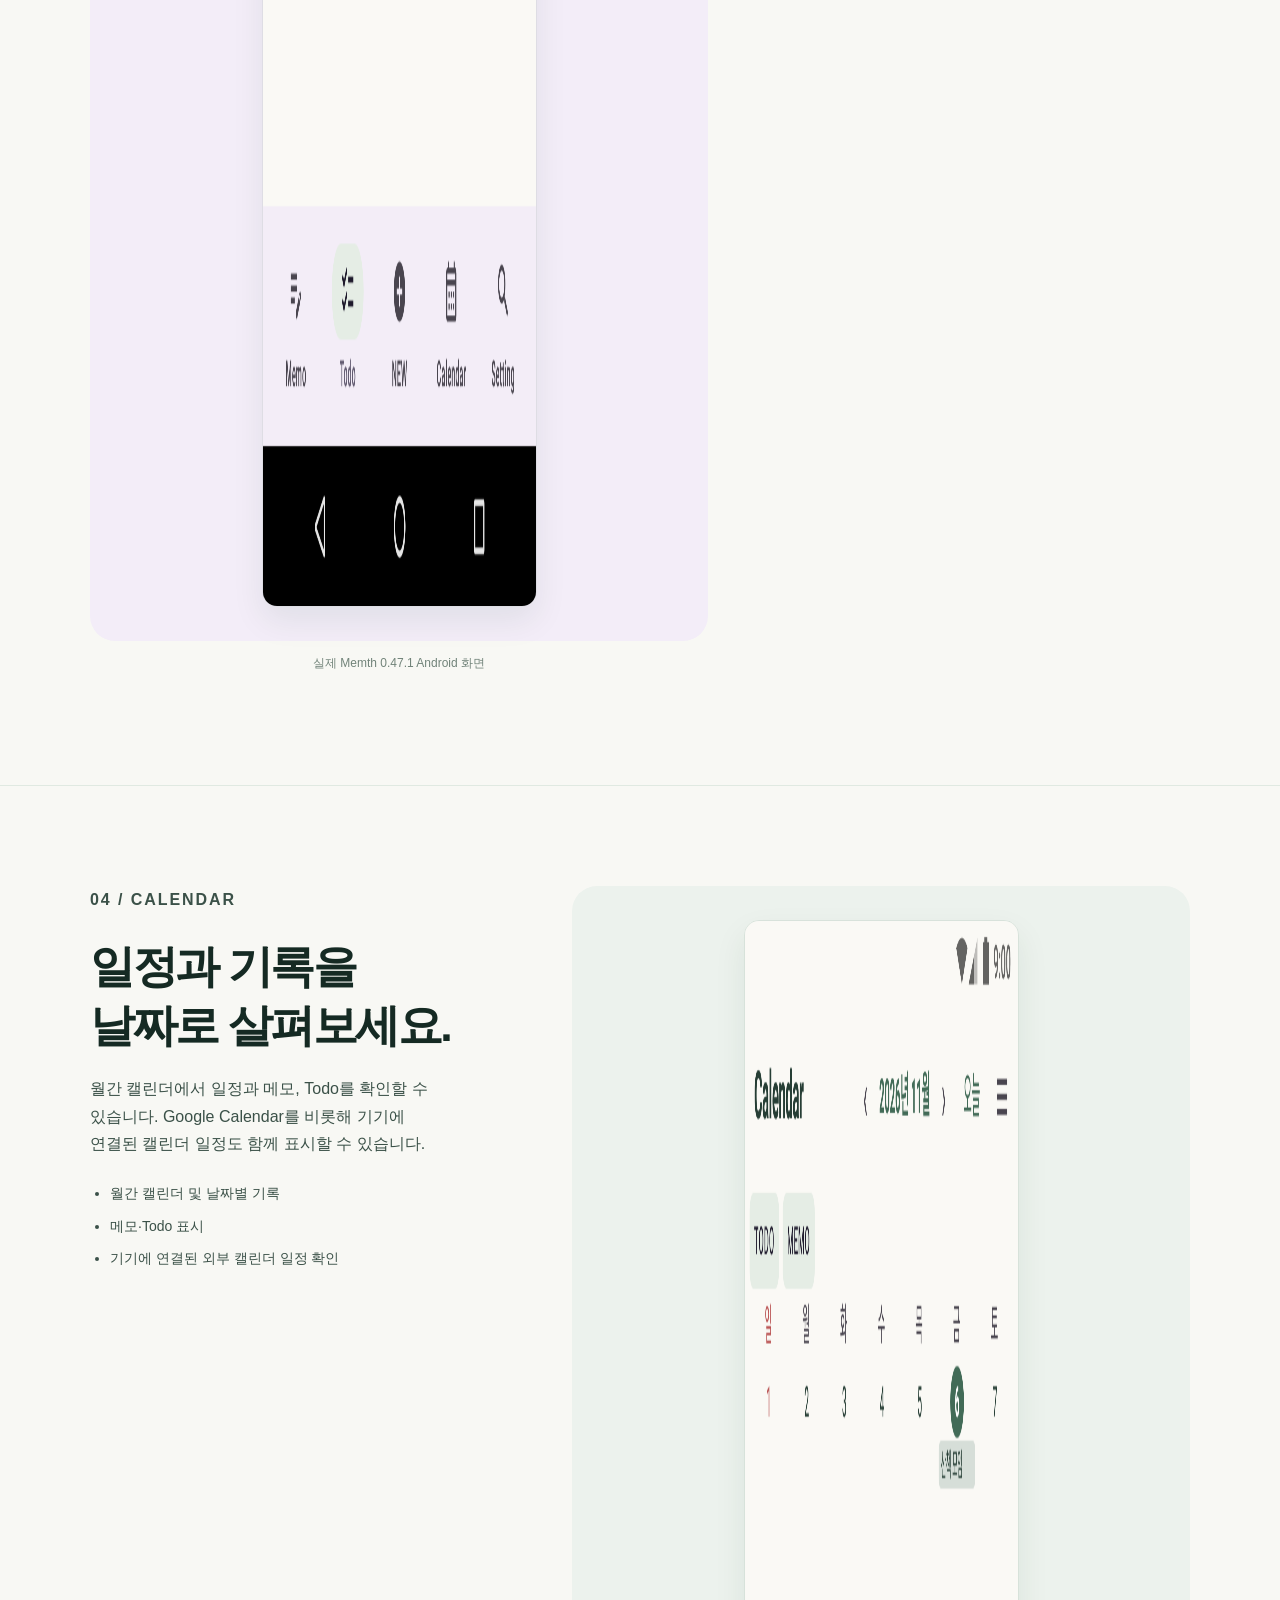
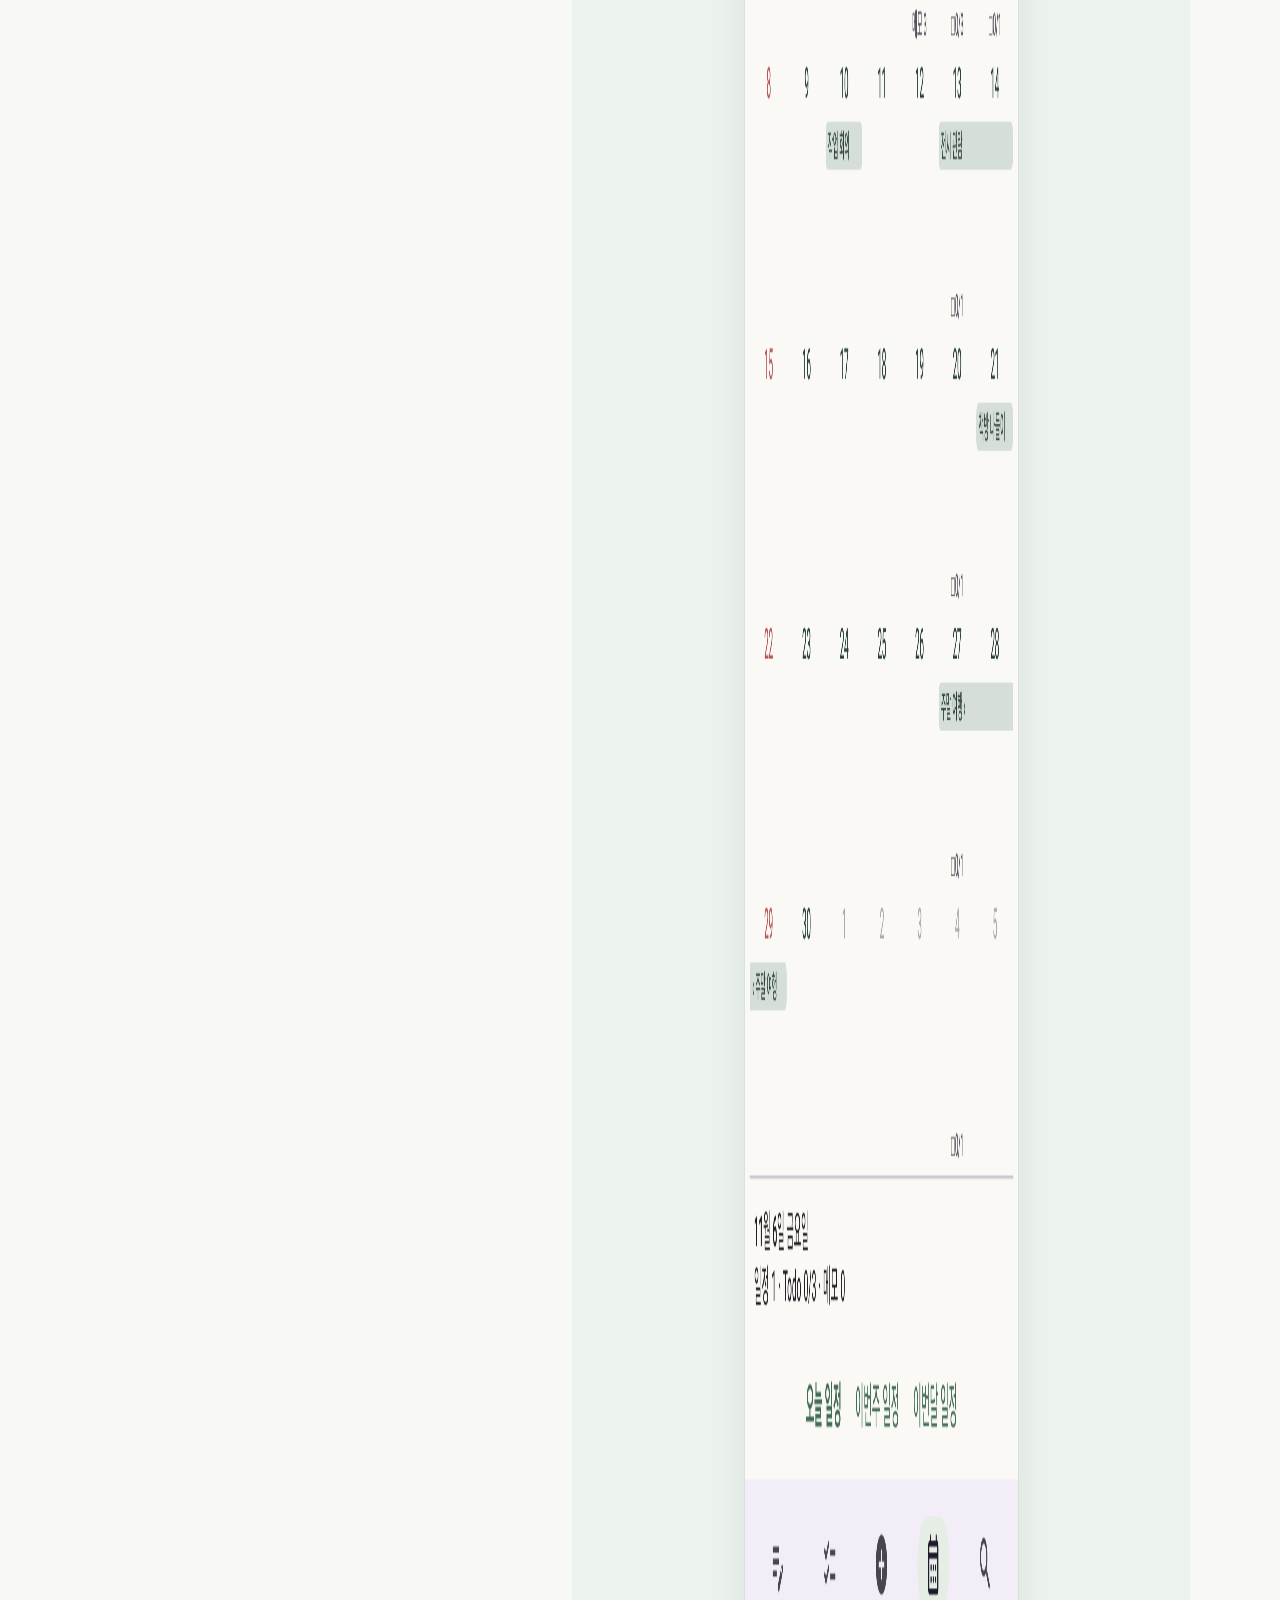
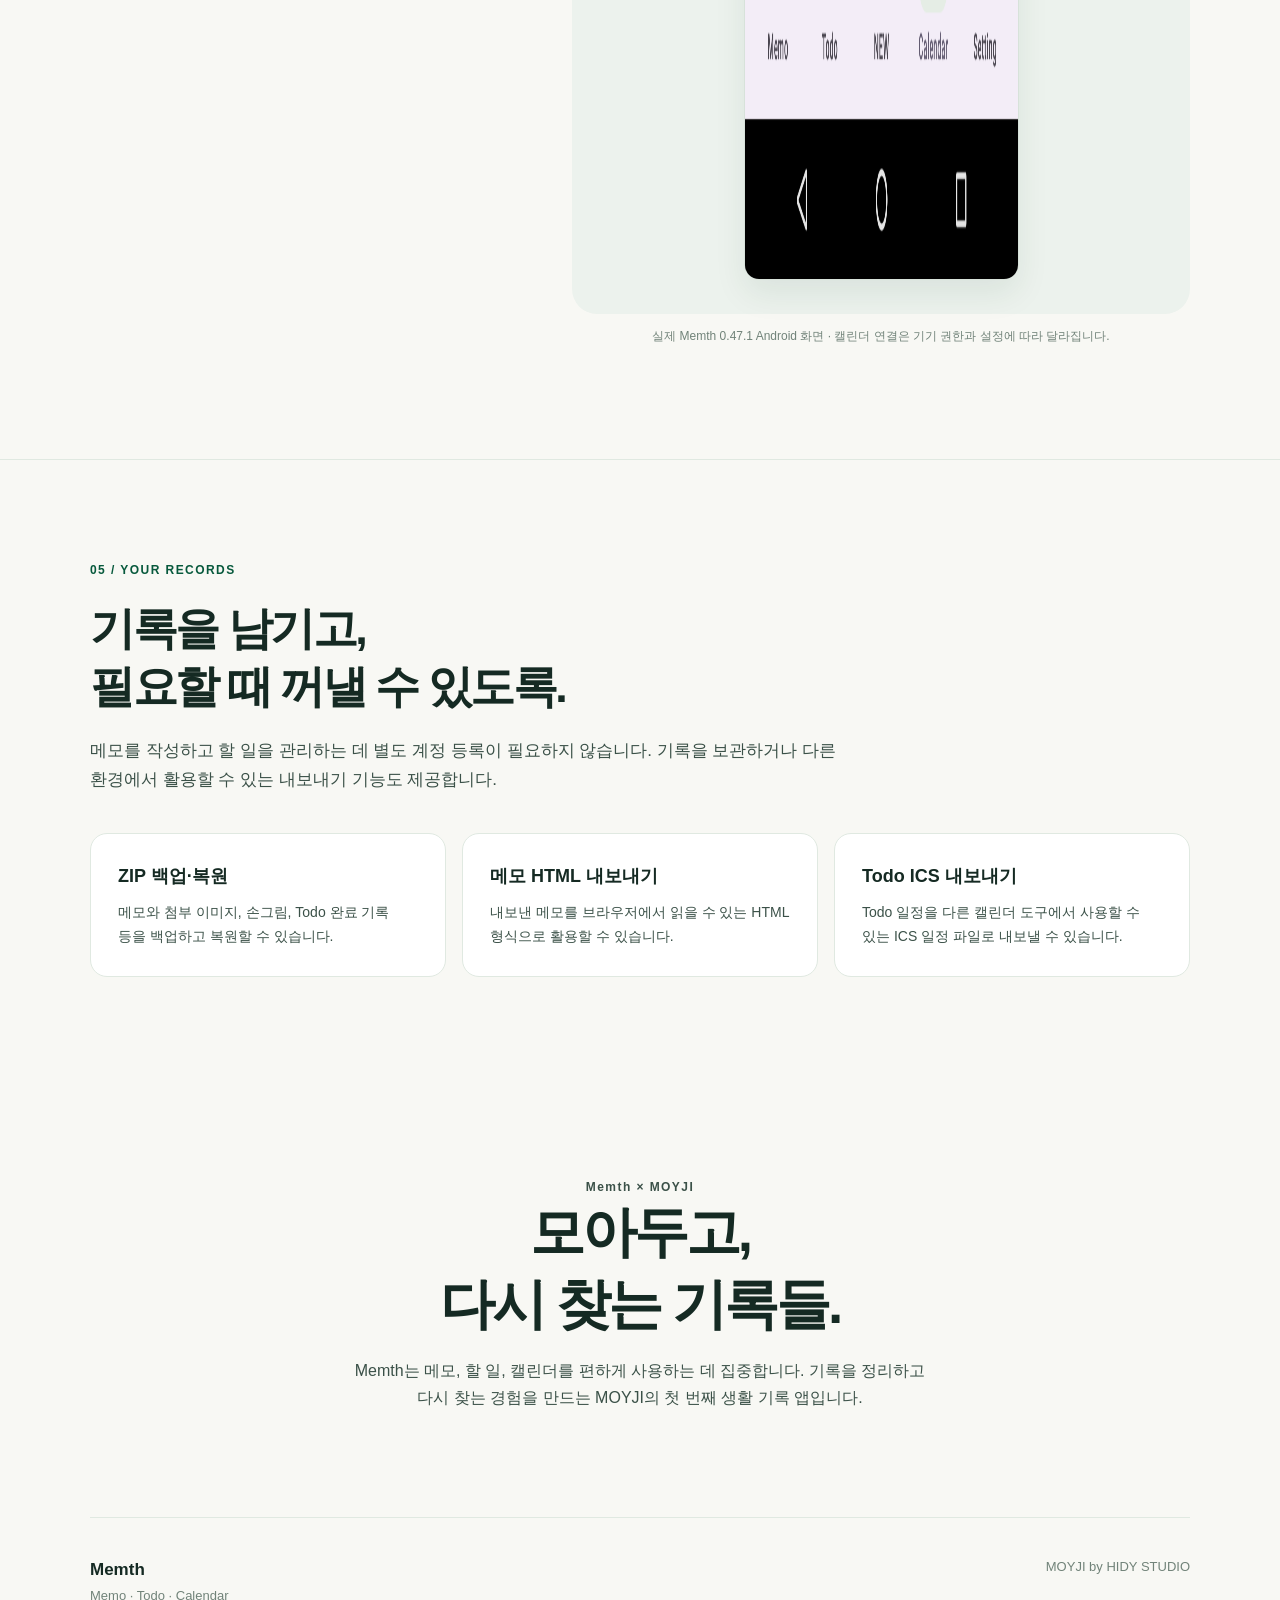
==== commit b1ba951a: "Update memth.html" ====
--- a/memth.html
+++ b/memth.html
@@ -33,7 +33,7 @@
     .top-links { display: flex; flex-wrap: wrap; gap: 24px; }
     .top-links a { text-decoration: none; color: var(--body); font-size: 13px; font-weight: 600; }
     .top-links a:hover, .home:hover { color: var(--green); }
-    .hero { padding: 86px 0 100px; display: grid; grid-template-columns: 1fr 1fr; align-items: center; gap: 54px; }
+    .hero { padding: 86px 0 100px; display: grid; grid-template-columns: minmax(0, 1fr) minmax(0, 1fr); align-items: center; gap: 54px; }
     .eyebrow { text-transform: uppercase; color: var(--green); font-size: 12px; font-weight: 800; letter-spacing: .18em; margin: 0 0 30px; }
     .brandline { display: flex; gap: 18px; align-items: center; margin-bottom: 30px; }
     .brandicon { width: 75px; height: 75px; border-radius: 22px; background: white; border: 1px solid var(--line); object-fit: cover; }
@@ -43,27 +43,28 @@
     .pill-list { display: flex; flex-wrap: wrap; gap: 7px; }
     .pill { border: 1px solid #cadacd; background: var(--white); color: var(--green-deep); border-radius: 999px; padding: 6px 12px; font-size: 12px; font-weight: 700; }
     .hero-note { margin-top: 30px; color: var(--muted); font-size: 12px; }
-    .visual { position: relative; min-height: 620px; border-radius: 32px; background: radial-gradient(ellipse at 45% 40%, #e1eee5 0, #eaf3eb 48%, #f1f6f0 100%); overflow: hidden; display: flex; justify-content: center; align-items: center; gap: 18px; padding: 44px 18px; }
+    .visual { min-width: 0; position: relative; min-height: 620px; border-radius: 32px; background: radial-gradient(ellipse at 45% 40%, #e1eee5 0, #eaf3eb 48%, #f1f6f0 100%); overflow: hidden; display: flex; justify-content: center; align-items: center; gap: 18px; padding: 44px 18px; }
     .visual::after { content: ""; position: absolute; width: 280px; height: 280px; border: 1px solid rgba(10,90,58,.10); border-radius: 50%; right: -110px; top: -100px; }
-    .phone { position: relative; width: 43%; max-width: 225px; padding: 6px; background: #101914; border-radius: 29px; box-shadow: 0 23px 55px rgba(8, 61, 35, .22); overflow: hidden; }
+    .phone { position: relative; width: 43%; min-width: 0; max-width: 225px; padding: 6px; background: #101914; border-radius: 29px; box-shadow: 0 23px 55px rgba(8, 61, 35, .22); overflow: hidden; }
     .phone img { border-radius: 23px; width: 100%; height: auto; }
     .phone.second { transform: translateY(36px); }
     .section { border-top: 1px solid var(--line); padding: 100px 0; }
     .section-label { margin: 0 0 20px; color: var(--green); font-size: 12px; font-weight: 800; letter-spacing: .12em; }
     .section h2 { margin: 0 0 20px; font-size: clamp(28px, 4vw, 45px); letter-spacing: -.055em; line-height: 1.3; }
     .lead { margin: 0 0 38px; max-width: 780px; color: var(--body); font-size: 17px; }
-    .intro { display: grid; grid-template-columns: 1fr 1fr; gap: 50px; align-items: center; }
+    .intro { display: grid; grid-template-columns: minmax(0, 1fr) minmax(0, 1fr); gap: 50px; align-items: center; }
     .intro p { color: var(--body); font-size: 17px; margin: 0 0 18px; }
-    .intro img { border: 1px solid var(--line); background: white; border-radius: 23px; width: 100%; }
-    .feature { display: grid; grid-template-columns: .8fr 1.2fr; gap: 70px; align-items: start; }
-    .feature.reverse { grid-template-columns: 1.2fr .8fr; }
+    .intro > *, .feature > *, .hero > * { min-width: 0; }
+    .intro img { height: auto; min-width: 0; border: 1px solid var(--line); background: white; border-radius: 23px; width: 100%; }
+    .feature { display: grid; grid-template-columns: minmax(0, .8fr) minmax(0, 1.2fr); gap: 70px; align-items: start; }
+    .feature.reverse { grid-template-columns: minmax(0, 1.2fr) minmax(0, .8fr); }
     .feature.reverse .feature-copy { order: 2; }
     .feature.reverse .screen-area { order: 1; }
-    .feature-copy { position: sticky; top: 115px; }
+    .feature-copy { min-width: 0; position: sticky; top: 115px; }
     .feature-copy p { color: var(--body); font-size: 16px; max-width: 365px; margin: 0 0 25px; }
     .feature-list { padding-left: 20px; color: var(--body); font-size: 14px; }
     .feature-list li { margin: 9px 0; }
-    .screen-area { background: #ecf2ed; border-radius: 25px; padding: 34px; display: flex; justify-content: center; align-items: flex-start; gap: 20px; }
+    .screen-area { min-width: 0; width: 100%; background: #ecf2ed; border-radius: 25px; padding: 34px; display: flex; justify-content: center; align-items: flex-start; gap: 20px; }
     .screen-area.lilac { background: var(--lilac); }
     .screen-area img { width: min(100%, 275px); border-radius: 15px; border: 1px solid rgba(18,64,40,.09); box-shadow: 0 14px 32px rgba(14,65,35,.08); }
     .screen-area.pair img { width: min(46%, 240px); }
@@ -82,7 +83,7 @@
       .visual { min-height: 500px; max-width: 640px; width: 100%; margin: auto; }
       .intro, .feature, .feature.reverse { grid-template-columns: 1fr; gap: 30px; }
       .feature.reverse .feature-copy, .feature.reverse .screen-area { order: initial; }
-      .feature-copy { position: static; }
+      .feature-copy { min-width: 0; position: static; }
       .intro img { max-width: 640px; }
       .small-features { grid-template-columns: 1fr 1fr; }
     }
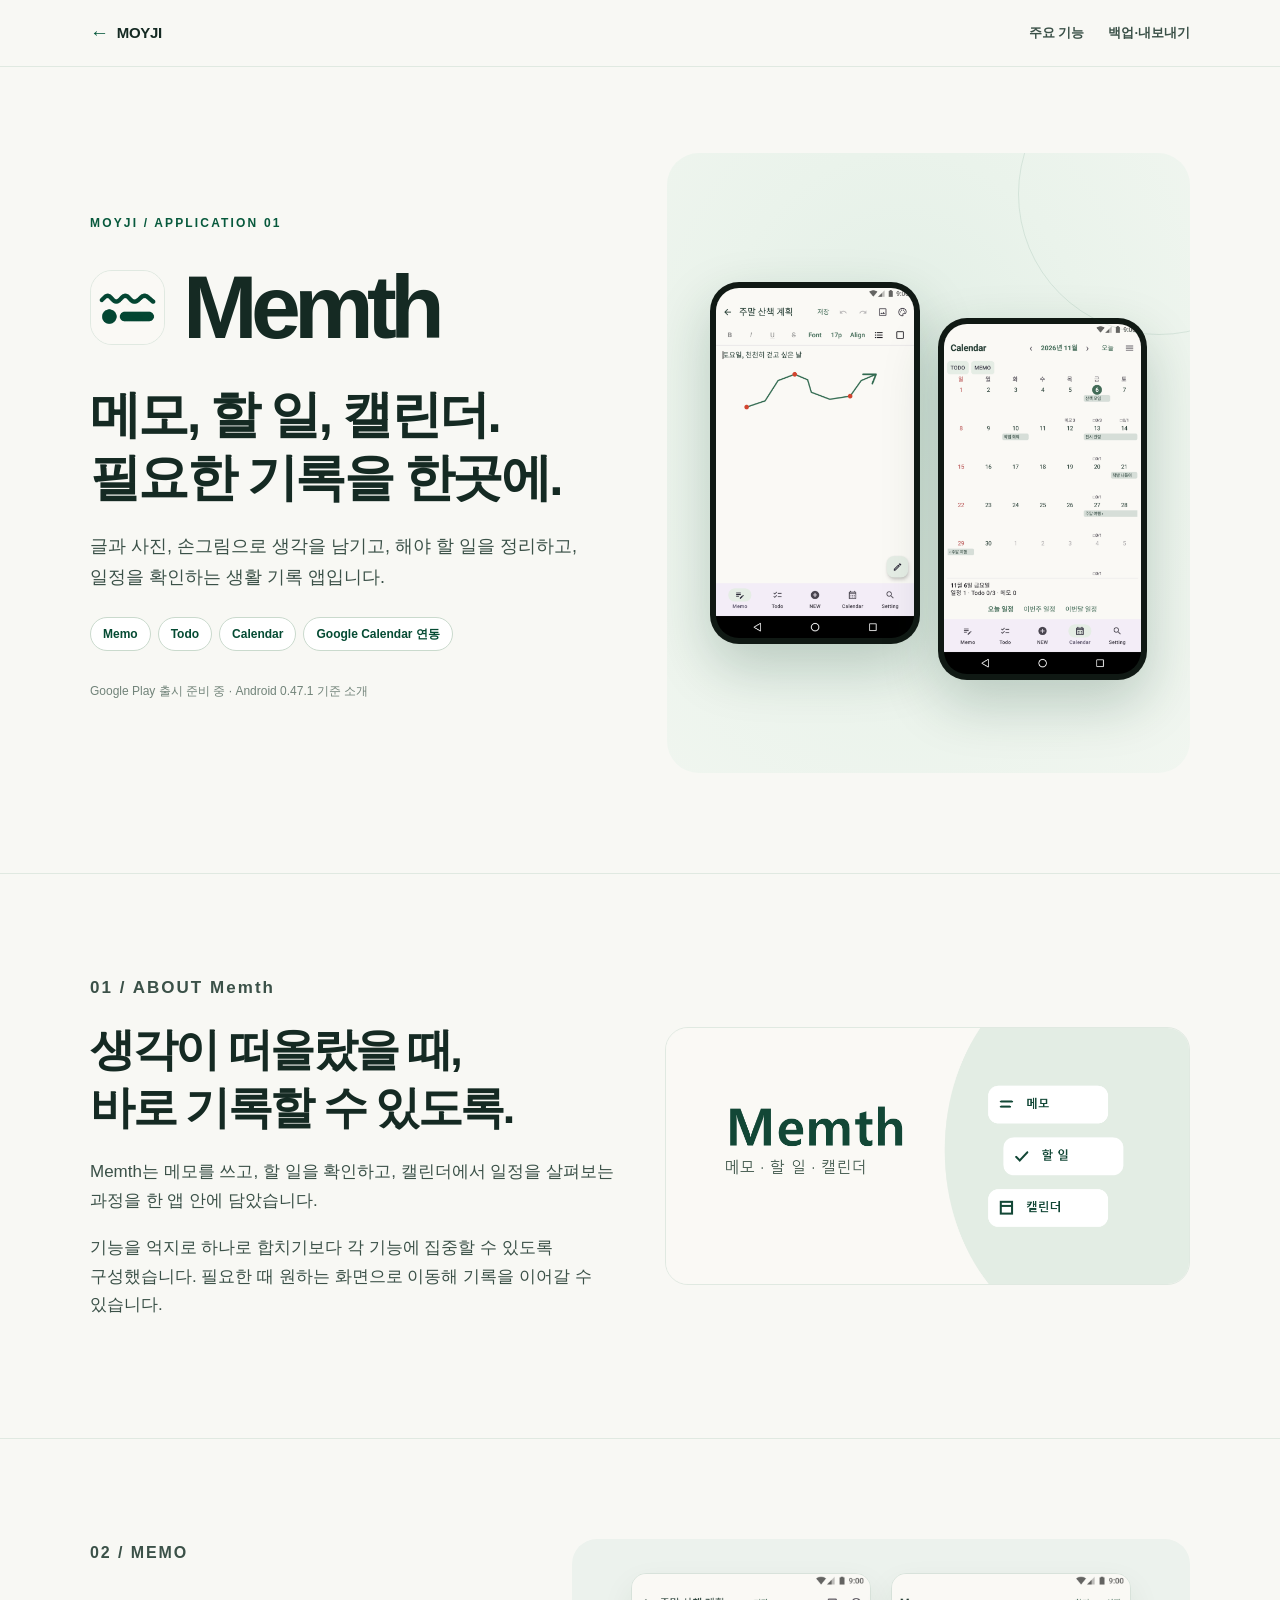
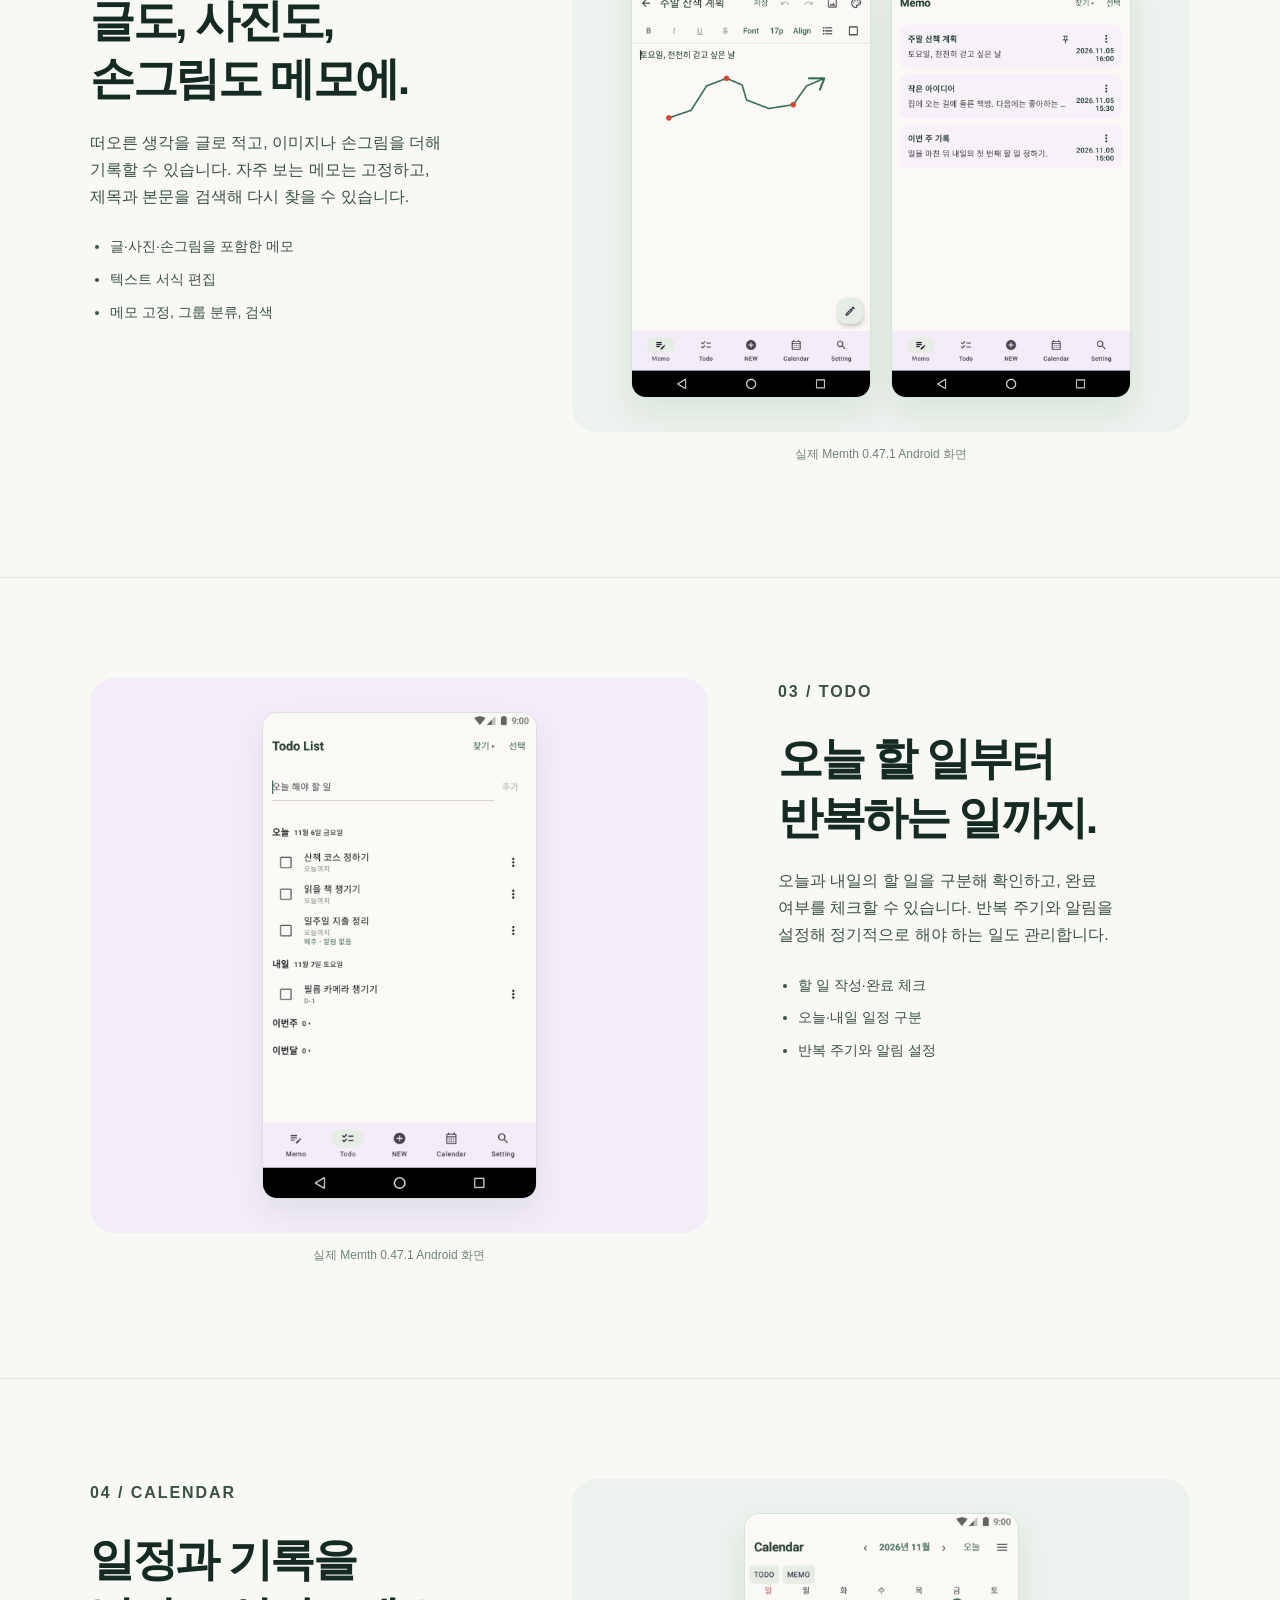
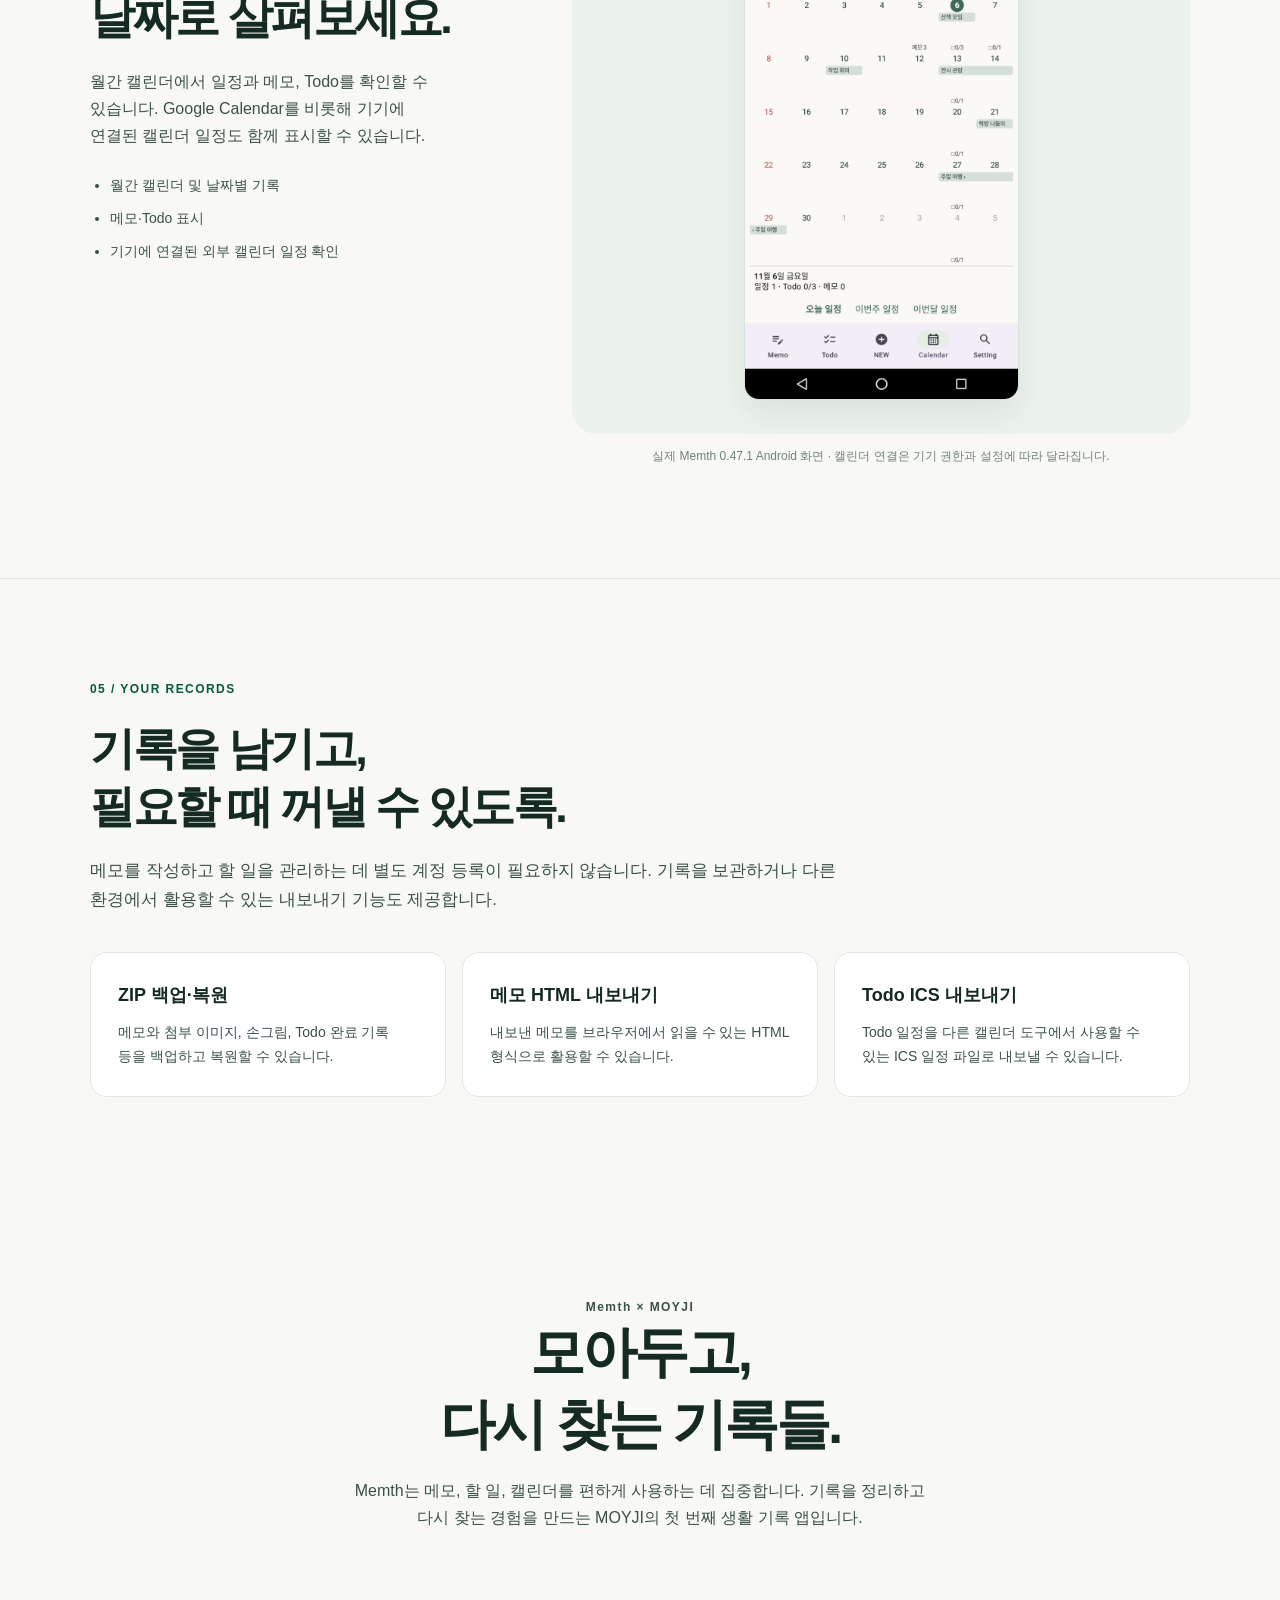
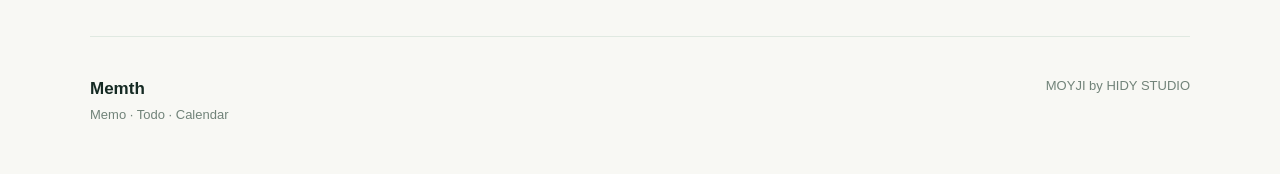
==== commit 8cc6241f: "Update memth.html" ====
--- a/memth.html
+++ b/memth.html
@@ -24,7 +24,7 @@
     html { scroll-behavior: smooth; scroll-padding-top: 88px; }
     body { margin: 0; background: var(--bg); color: var(--ink); font-family: -apple-system, BlinkMacSystemFont, "Apple SD Gothic Neo", "Malgun Gothic", "Noto Sans KR", sans-serif; line-height: 1.7; word-break: keep-all; }
     a { color: inherit; }
-    img { display: block; max-width: 100%; }
+    img { display: block; max-width: 100%; height: auto; }
     .wrap { width: min(1100px, calc(100% - 48px)); margin: 0 auto; }
     .top { position: sticky; top: 0; z-index: 20; background: rgba(248,248,244,.94); backdrop-filter: blur(14px); border-bottom: 1px solid var(--line); }
     .top-inner { min-height: 66px; display: flex; justify-content: space-between; align-items: center; gap: 20px; }
